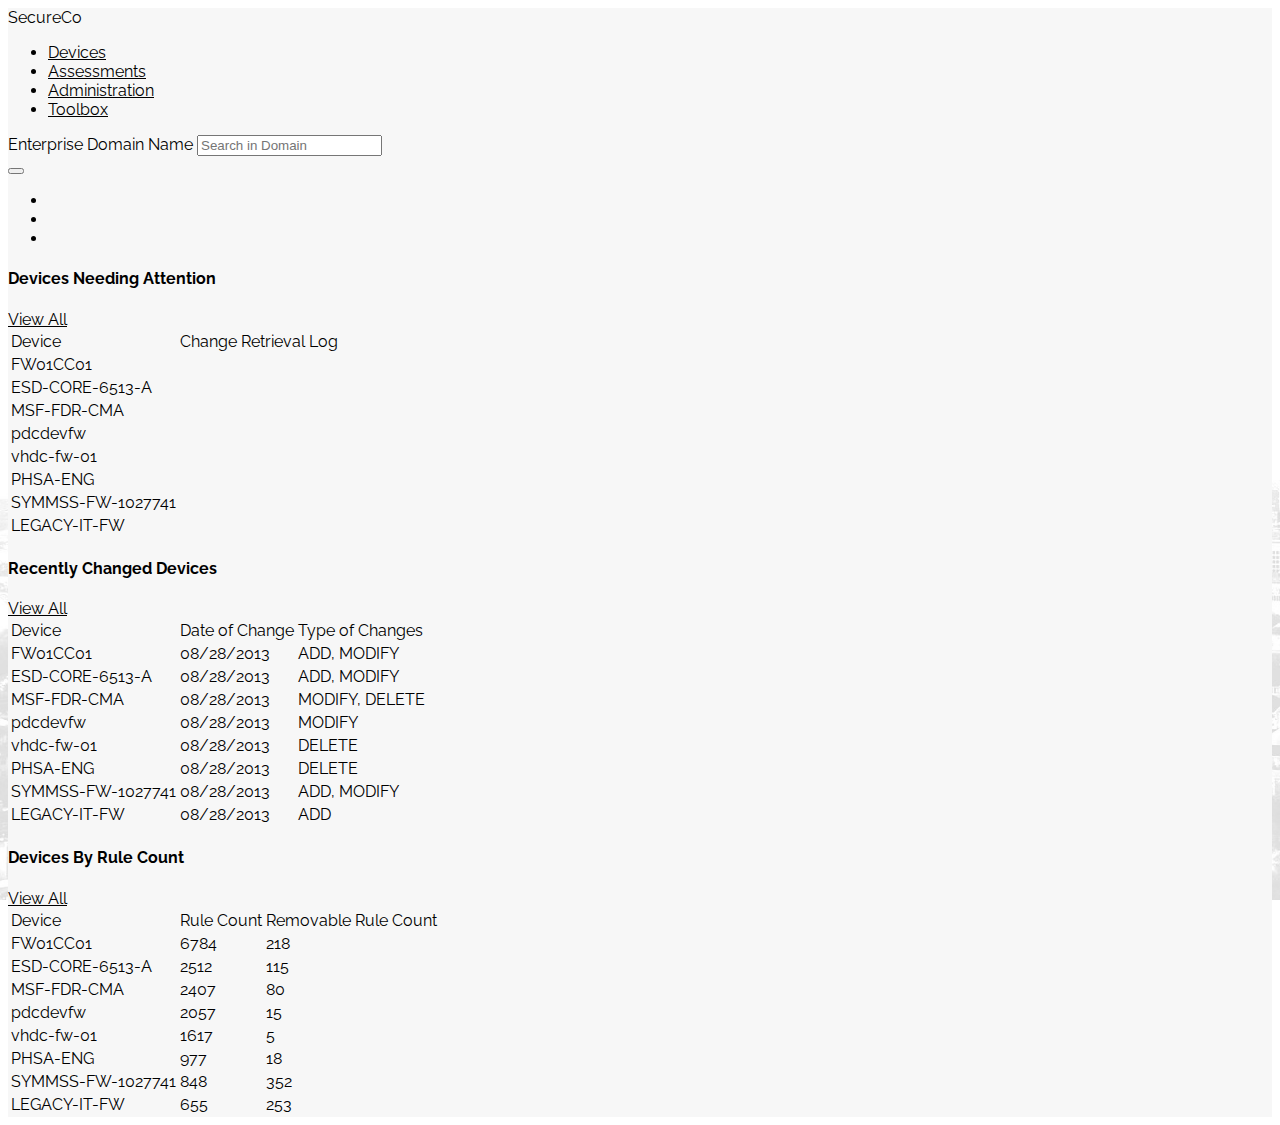
==== projects/SecureCo/index.html @ 6f69d329 "added SecureCo project" ====
<!DOCTYPE html>
<html lang="en">
    <head>
        <meta charset="utf-8">
        <title>SecureCo - Dashboard</title>
        <!-- BOWER COMPONENTS/DEPENDENCIES -->
        <!-- Icons -->
        <link rel="stylesheet" href="/bower_components/font-awesome/css/font-awesome.min.css" type="text/css">
        <!-- Font Import - Better to use Link since @Import prevents parallel downloads -->
        <link href='https://fonts.googleapis.com/css?family=Raleway' rel='stylesheet' type='text/css'>
        <link href='https://fonts.googleapis.com/css?family=Raleway:500' rel='stylesheet' type='text/css'>
        <link href='https://fonts.googleapis.com/css?family=Raleway:800' rel='stylesheet' type='text/css'>
        <!-- CSS -->
        <!-- Master CSS -->
        <link rel="stylesheet" href="/css/master.css" media="screen" title="no title" charset="utf-8">
    </head>
    <body>

        <nav>
            <div class="col-xs-12">
                <span class="fa fa-shield fa-3x" aria-hidden="true"></span>
                <span class="brand-text">SecureCo</span>
                <ul class="nav navbar-nav navbar-right">
                    <li class="dropdown">
                        <a class="dropdown-toggle" data-toggle="dropdown" href="#">Devices
                            <span class="fa fa-caret-down" aria-hidden="true"></span>
                        </a>
                    </li>
                    <li class="dropdown">
                        <a class="dropdown-toggle" data-toggle="dropdown" href="#">Assessments
                            <span class="fa fa-caret-down" aria-hidden="true"></span>
                        </a>
                    </li>
                    <li class="dropdown">
                        <a class="dropdown-toggle" data-toggle="dropdown" href="#">Administration
                            <span class="fa fa-caret-down" aria-hidden="true"></span>
                        </a>
                    </li>
                    <li class="dropdown">
                        <a class="dropdown-toggle" data-toggle="dropdown" href="#">
                            <span class="fa fa-caret-down" aria-hidden="true"></span>
                            Toolbox</a>
                    </li>
                </ul>
            </div>
        </nav>

        <header>
            <div class="col-xs-12 row">
                <form class="form-inline">
                    <div class="form-group">
                        <label>Enterprise Domain Name</label>
                        <input type="text" class="form-control" id="search" placeholder="Search in Domain">
                    </div>
                    <button type="submit" class="btn btn-default search-button">
                        <span class="fa fa-search" aria-hidden="true"></span>
                    </button>
                    <ul class="list-inline pull-right">
                        <li>
                            <span class="fa fa-tachometer" aria-hidden="true"></span>
                        </li>
                        <li>
                            <span class="fa fa-list-ul" aria-hidden="true"></span>
                        </li>
                        <li>
                            <span class="fa fa-sitemap" aria-hidden="true"></span>
                        </li>
                    </ul>
                </form>

            </div>
        </header>

        <main class="container">
            <div class="row graphs">
                <div class="col-md-6 graph-left">
                    <!-- Graph shown here via SVG rendered from highcharts -->
                </div>
                <div class="col-md-6 graph-right">
                    <!-- Graph shown here via SVG rendered from highcharts -->
                </div>
            </div>
            <div class="row status">
                <div class="col-md-4 status-left">
                    <div class="status-header">
                        <h4 class="pull-left">Devices Needing Attention</h4>
                        <a href="#" class="pull-right">View All
                            <span class="fa fa-angle-double-right" aria-hidden="true"></span>
                        </a>
                    </div>
                    <div class="table-responsive">
                        <table class="table table-striped">
                            <tr class="table table-header">
                                <td>
                                    Device
                                </td>
                                <td>
                                    Change
                                </td>
                                <td>
                                    Retrieval
                                </td>
                                <td>
                                    Log
                                </td>
                            </tr>
                            <tr>
                                <td>
                                    FW01CC01
                                </td>
                                <td>
                                    <i class="fa fa-circle critical" aria-hidden="true"></i>
                                </td>
                                <td>
                                    <i class="fa fa-circle critical" aria-hidden="true"></i>
                                </td>
                                <td>
                                    <i class="fa fa-circle high" aria-hidden="true"></i>
                                </td>
                            </tr>
                            <tr>
                                <td>
                                    ESD-CORE-6513-A
                                </td>
                                <td>
                                    <i class="fa fa-circle high" aria-hidden="true"></i>
                                </td>
                                <td>
                                    <i class="fa fa-circle high" aria-hidden="true"></i>
                                </td>
                                <td>
                                    <i class="fa fa-circle critical" aria-hidden="true"></i>
                                </td>
                            </tr>
                            <tr>
                                <td>
                                    MSF-FDR-CMA
                                </td>
                                <td>
                                    <i class="fa fa-circle high" aria-hidden="true"></i>
                                </td>
                                <td>
                                    <i class="fa fa-circle high" aria-hidden="true"></i>
                                </td>
                                <td>
                                    <i class="fa fa-circle high" aria-hidden="true"></i>
                                </td>
                            </tr>
                            <tr>
                                <td>
                                    pdcdevfw
                                </td>
                                <td>
                                    <i class="fa fa-circle low" aria-hidden="true"></i>
                                </td>
                                <td>
                                    <i class="fa fa-circle critical" aria-hidden="true"></i>
                                </td>
                                <td>
                                    <i class="fa fa-circle critical" aria-hidden="true"></i>
                                </td>
                            </tr>
                            <tr>
                                <td>
                                    vhdc-fw-01
                                </td>
                                <td>
                                    <i class="fa fa-circle low" aria-hidden="true"></i>
                                </td>
                                <td>
                                    <i class="fa fa-circle critical" aria-hidden="true"></i>
                                </td>
                                <td>
                                    <i class="fa fa-circle critical" aria-hidden="true"></i>
                                </td>
                            </tr>
                            <tr>
                                <td>
                                    PHSA-ENG
                                </td>
                                <td>
                                    <i class="fa fa-circle low" aria-hidden="true"></i>
                                </td>
                                <td>
                                    <i class="fa fa-circle critical" aria-hidden="true"></i>
                                </td>
                                <td>
                                    <i class="fa fa-circle critical" aria-hidden="true"></i>
                                </td>
                            </tr>
                            <tr>
                                <td>
                                    SYMMSS-FW-1027741
                                </td>
                                <td>
                                    <i class="fa fa-circle high" aria-hidden="true"></i>
                                </td>
                                <td>
                                    <i class="fa fa-circle high" aria-hidden="true"></i>
                                </td>
                                <td>
                                    <i class="fa fa-circle critical" aria-hidden="true"></i>
                                </td>
                            </tr>
                            <tr>
                                <td>
                                    LEGACY-IT-FW
                                </td>
                                <td>
                                    <i class="fa fa-circle high" aria-hidden="true"></i>
                                </td>
                                <td>
                                    <i class="fa fa-circle high" aria-hidden="true"></i>
                                </td>
                                <td>
                                    <i class="fa fa-circle critical" aria-hidden="true"></i>
                                </td>
                            </tr>

                        </table>
                    </div>
                </div>
                <div class="col-md-4 status-mid">
                    <div class="status-header">
                        <h4 class="pull-left">Recently Changed Devices</h4>
                        <a href="#" class="pull-right">View All
                            <span class="fa fa-angle-double-right" aria-hidden="true"></span>
                        </a>
                    </div>
                    <div class="table-responsive">
                        <table class="table table-striped">
                            <tr class="table table-header">
                                <td>
                                    Device
                                </td>
                                <td>
                                    Date of Change
                                </td>
                                <td>
                                    Type of Changes
                                </td>
                            </tr>
                            <tr>
                                <td>
                                    FW01CC01
                                </td>
                                <td>
                                    08/28/2013
                                </td>
                                <td>
                                    ADD, MODIFY
                                </td>
                            </tr>
                            <tr>
                                <td>
                                    ESD-CORE-6513-A
                                </td>
                                <td>
                                    08/28/2013
                                </td>
                                <td>
                                    ADD, MODIFY
                                </td>
                            </tr>
                            <tr>
                                <td>
                                    MSF-FDR-CMA
                                </td>
                                <td>
                                    08/28/2013
                                </td>
                                <td>
                                    MODIFY, DELETE
                                </td>
                            </tr>
                            <tr>
                                <td>
                                    pdcdevfw
                                </td>
                                <td>
                                    08/28/2013
                                </td>
                                <td>
                                    MODIFY
                                </td>
                            </tr>
                            <tr>
                                <td>
                                    vhdc-fw-01
                                </td>
                                <td>
                                    08/28/2013
                                </td>
                                <td>
                                    DELETE
                                </td>
                            </tr>
                            <tr>
                                <td>
                                    PHSA-ENG
                                </td>
                                <td>
                                    08/28/2013
                                </td>
                                <td>
                                    DELETE
                                </td>
                            </tr>
                            <tr>
                                <td>
                                    SYMMSS-FW-1027741
                                </td>
                                <td>
                                    08/28/2013
                                </td>
                                <td>
                                    ADD, MODIFY
                                </td>
                            </tr>
                            <tr>
                                <td>
                                    LEGACY-IT-FW
                                </td>
                                <td>
                                    08/28/2013
                                </td>
                                <td>
                                    ADD
                                </td>
                            </tr>

                        </table>
                    </div>
                </div>
                <div class="col-md-4 status-right">
                    <div class="status-header">
                        <h4 class="pull-left">Devices By Rule Count</h4>
                        <a href="#" class="pull-right">View All
                            <span class="fa fa-angle-double-right" aria-hidden="true"></span>
                        </a>
                    </div>
                    <div class="table-responsive">
                        <table class="table table-striped">
                            <tr class="table table-header">
                                <td>
                                    Device
                                </td>
                                <td>
                                    Rule Count
                                </td>
                                <td>
                                    Removable Rule Count
                                </td>
                            </tr>
                            <tr>
                                <td>
                                    FW01CC01
                                </td>
                                <td>
                                    6784
                                </td>
                                <td>
                                    218
                                </td>
                            </tr>
                            <tr>
                                <td>
                                    ESD-CORE-6513-A
                                </td>
                                <td>
                                    2512
                                </td>
                                <td>
                                    115
                                </td>
                            </tr>
                            <tr>
                                <td>
                                    MSF-FDR-CMA
                                </td>
                                <td>
                                    2407
                                </td>
                                <td>
                                    80
                                </td>
                            </tr>
                            <tr>
                                <td>
                                    pdcdevfw
                                </td>
                                <td>
                                    2057
                                </td>
                                <td>
                                    15
                                </td>
                            </tr>
                            <tr>
                                <td>
                                    vhdc-fw-01
                                </td>
                                <td>
                                    1617
                                </td>
                                <td>
                                    5
                                </td>
                            </tr>
                            <tr>
                                <td>
                                    PHSA-ENG
                                </td>
                                <td>
                                    977
                                </td>
                                <td>
                                    18
                                </td>
                            </tr>
                            <tr>
                                <td>
                                    SYMMSS-FW-1027741
                                </td>
                                <td>
                                    848
                                </td>
                                <td>
                                    352
                                </td>
                            </tr>
                            <tr>
                                <td>
                                    LEGACY-IT-FW
                                </td>
                                <td>
                                    655
                                </td>
                                <td>
                                    253
                                </td>
                            </tr>

                        </table>
                    </div>
                </div>
            </div>
        </main>
        <!-- JavaScript Dependencies -->
        <script src="/bower_components/jquery/dist/jquery.min.js" charset="utf-8"></script>
        <script src="/bower_components/highcharts/highcharts.js" charset="utf-8"></script>
        <script src="/js/themes/SecureCo-graph-theme.js" charset="utf-8"></script>
        <script src="/js/graph-left.js"></script>
        <script src="/js/graph-right.js"></script>
    </body>
</html>
---- css/master.css ----
@import url(http://fonts.googleapis.com/css?family=Raleway:400,800,900);
html {
  background: url('./texas.jpg') no-repeat center center fixed;
  -webkit-background-size: cover;
  -moz-background-size: cover;
  -o-background-size: cover;
  background-size: cover;
}
body {
  font-family: 'Raleway', sans-serif;
  background: rgba(247, 247, 247, 1);
}
container {
  position: absolute;
  height: 100%;
  width: 100%;
  filter: progid: DXImageTransform.Microsoft.AlphaImageLoader(src='./texas.jpg', sizingMethod='scale');
  -ms-filter: "progid:DXImageTransform.Microsoft.AlphaImageLoader(src='./texas.jpg', sizingMethod='scale')";
}
headline {
  font-size: 400%;
  margin-top: 10%;
  font-weight: bolder;
  color: #0A83FF;
  position: relative;
  display: block;
  text-align: center;
  letter-spacing: -7px;
}
description {
  padding-left: 2%;
  position: relative;
  display: block;
  text-align: center;
  padding-top: 0.5%;
}
icons {
  font-size: 225%;
}
a {
  color: #000000;
}
a:visited {
  text-decoration: none;
}
a:hover {
  color: #0A83FF;
}
red:hover {
  color: #FF0000;
}
green:hover {
  color: #00BC00;
}
yellow:hover {
  color: #E5E500;
}
@media only screen and (max-width: 574px) {
  headline {
    font-size: 200%;
    font-weight: 600;
    color: #0A83FF;
    position: relative;
    display: block;
    text-align: center;
    letter-spacing: -3px;
  }
}
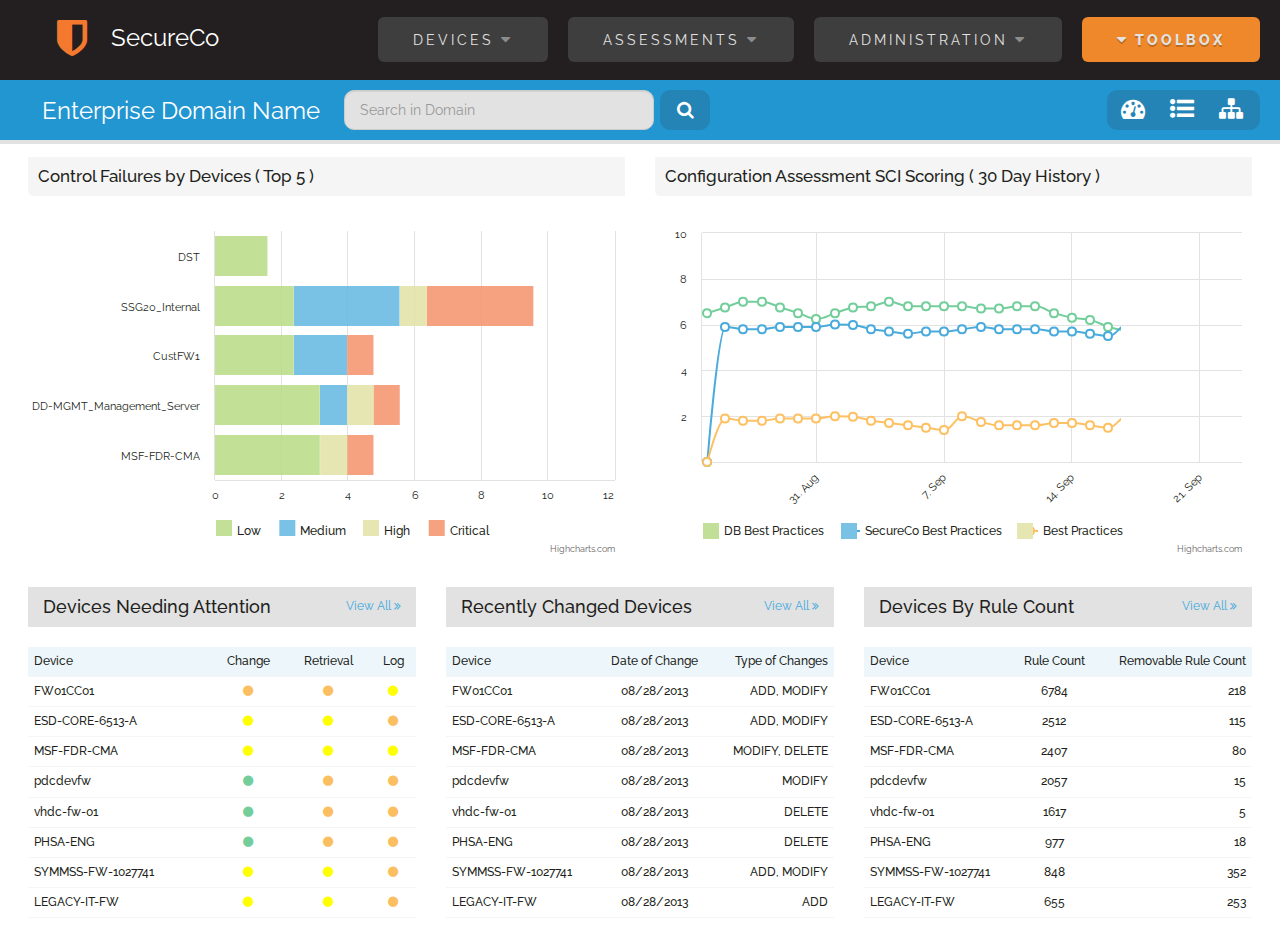
==== commit 0e5739e2: "fixed path issue" ====
--- a/projects/SecureCo/index.html
+++ b/projects/SecureCo/index.html
@@ -5,14 +5,14 @@
         <title>SecureCo - Dashboard</title>
         <!-- BOWER COMPONENTS/DEPENDENCIES -->
         <!-- Icons -->
-        <link rel="stylesheet" href="/bower_components/font-awesome/css/font-awesome.min.css" type="text/css">
+        <link rel="stylesheet" href="/projects/SecureCo/bower_components/font-awesome/css/font-awesome.min.css" type="text/css">
         <!-- Font Import - Better to use Link since @Import prevents parallel downloads -->
         <link href='https://fonts.googleapis.com/css?family=Raleway' rel='stylesheet' type='text/css'>
         <link href='https://fonts.googleapis.com/css?family=Raleway:500' rel='stylesheet' type='text/css'>
         <link href='https://fonts.googleapis.com/css?family=Raleway:800' rel='stylesheet' type='text/css'>
         <!-- CSS -->
         <!-- Master CSS -->
-        <link rel="stylesheet" href="/css/master.css" media="screen" title="no title" charset="utf-8">
+        <link rel="stylesheet" href="/projects/SecureCo/css/master.css" media="screen" title="no title" charset="utf-8">
     </head>
     <body>
 
@@ -447,10 +447,10 @@
             </div>
         </main>
         <!-- JavaScript Dependencies -->
-        <script src="/bower_components/jquery/dist/jquery.min.js" charset="utf-8"></script>
-        <script src="/bower_components/highcharts/highcharts.js" charset="utf-8"></script>
-        <script src="/js/themes/SecureCo-graph-theme.js" charset="utf-8"></script>
-        <script src="/js/graph-left.js"></script>
-        <script src="/js/graph-right.js"></script>
+        <script src="/projects/SecureCo/bower_components/jquery/dist/jquery.min.js" charset="utf-8"></script>
+        <script src="/projects/SecureCo/bower_components/highcharts/highcharts.js" charset="utf-8"></script>
+        <script src="/projects/SecureCo/js/themes/SecureCo-graph-theme.js" charset="utf-8"></script>
+        <script src="/projects/SecureCo/js/graph-left.js"></script>
+        <script src="/projects/SecureCo/js/graph-right.js"></script>
     </body>
 </html>
--- a/projects/SecureCo/css/master.css
+++ b/projects/SecureCo/css/master.css
@@ -0,0 +1,3343 @@
+/*******************/
+/*  Dependencies  */
+/*****************/
+/* Bootstrap Variables */
+/* Bootstrap components */
+/*!
+ * Bootstrap v3.3.6 (http://getbootstrap.com)
+ * Copyright 2011-2015 Twitter, Inc.
+ * Licensed under MIT (https://github.com/twbs/bootstrap/blob/master/LICENSE)
+ */
+/*! normalize.css v3.0.3 | MIT License | github.com/necolas/normalize.css */
+html {
+  font-family: sans-serif;
+  -ms-text-size-adjust: 100%;
+  -webkit-text-size-adjust: 100%; }
+
+body {
+  margin: 0; }
+
+article,
+aside,
+details,
+figcaption,
+figure,
+footer,
+header,
+hgroup,
+main,
+menu,
+nav,
+section,
+summary {
+  display: block; }
+
+audio,
+canvas,
+progress,
+video {
+  display: inline-block;
+  vertical-align: baseline; }
+
+audio:not([controls]) {
+  display: none;
+  height: 0; }
+
+[hidden],
+template {
+  display: none; }
+
+a {
+  background-color: transparent; }
+
+a:active,
+a:hover {
+  outline: 0; }
+
+abbr[title] {
+  border-bottom: 1px dotted; }
+
+b,
+strong {
+  font-weight: bold; }
+
+dfn {
+  font-style: italic; }
+
+h1 {
+  font-size: 2em;
+  margin: 0.67em 0; }
+
+mark {
+  background: #ff0;
+  color: #000; }
+
+small {
+  font-size: 80%; }
+
+sub,
+sup {
+  font-size: 75%;
+  line-height: 0;
+  position: relative;
+  vertical-align: baseline; }
+
+sup {
+  top: -0.5em; }
+
+sub {
+  bottom: -0.25em; }
+
+img {
+  border: 0; }
+
+svg:not(:root) {
+  overflow: hidden; }
+
+figure {
+  margin: 1em 40px; }
+
+hr {
+  box-sizing: content-box;
+  height: 0; }
+
+pre {
+  overflow: auto; }
+
+code,
+kbd,
+pre,
+samp {
+  font-family: monospace, monospace;
+  font-size: 1em; }
+
+button,
+input,
+optgroup,
+select,
+textarea {
+  color: inherit;
+  font: inherit;
+  margin: 0; }
+
+button {
+  overflow: visible; }
+
+button,
+select {
+  text-transform: none; }
+
+button,
+html input[type="button"],
+input[type="reset"],
+input[type="submit"] {
+  -webkit-appearance: button;
+  cursor: pointer; }
+
+button[disabled],
+html input[disabled] {
+  cursor: default; }
+
+button::-moz-focus-inner,
+input::-moz-focus-inner {
+  border: 0;
+  padding: 0; }
+
+input {
+  line-height: normal; }
+
+input[type="checkbox"],
+input[type="radio"] {
+  box-sizing: border-box;
+  padding: 0; }
+
+input[type="number"]::-webkit-inner-spin-button,
+input[type="number"]::-webkit-outer-spin-button {
+  height: auto; }
+
+input[type="search"] {
+  -webkit-appearance: textfield;
+  box-sizing: content-box; }
+
+input[type="search"]::-webkit-search-cancel-button,
+input[type="search"]::-webkit-search-decoration {
+  -webkit-appearance: none; }
+
+fieldset {
+  border: 1px solid #c0c0c0;
+  margin: 0 2px;
+  padding: 0.35em 0.625em 0.75em; }
+
+legend {
+  border: 0;
+  padding: 0; }
+
+textarea {
+  overflow: auto; }
+
+optgroup {
+  font-weight: bold; }
+
+table {
+  border-collapse: collapse;
+  border-spacing: 0; }
+
+td,
+th {
+  padding: 0; }
+
+/*! Source: https://github.com/h5bp/html5-boilerplate/blob/master/src/css/main.css */
+@media print {
+  *,
+  *:before,
+  *:after {
+    background: transparent !important;
+    color: #000 !important;
+    box-shadow: none !important;
+    text-shadow: none !important; }
+
+  a,
+  a:visited {
+    text-decoration: underline; }
+
+  a[href]:after {
+    content: " (" attr(href) ")"; }
+
+  abbr[title]:after {
+    content: " (" attr(title) ")"; }
+
+  a[href^="#"]:after,
+  a[href^="javascript:"]:after {
+    content: ""; }
+
+  pre,
+  blockquote {
+    border: 1px solid #999;
+    page-break-inside: avoid; }
+
+  thead {
+    display: table-header-group; }
+
+  tr,
+  img {
+    page-break-inside: avoid; }
+
+  img {
+    max-width: 100% !important; }
+
+  p,
+  h2,
+  h3 {
+    orphans: 3;
+    widows: 3; }
+
+  h2,
+  h3 {
+    page-break-after: avoid; }
+
+  .navbar {
+    display: none; }
+
+  .btn > .caret,
+  .dropup > .btn > .caret {
+    border-top-color: #000 !important; }
+
+  .label {
+    border: 1px solid #000; }
+
+  .table {
+    border-collapse: collapse !important; }
+    .table td,
+    .table th {
+      background-color: #fff !important; }
+
+  .table-bordered th,
+  .table-bordered td {
+    border: 1px solid #ddd !important; } }
+* {
+  -webkit-box-sizing: border-box;
+  -moz-box-sizing: border-box;
+  box-sizing: border-box; }
+
+*:before,
+*:after {
+  -webkit-box-sizing: border-box;
+  -moz-box-sizing: border-box;
+  box-sizing: border-box; }
+
+html {
+  font-size: 10px;
+  -webkit-tap-highlight-color: transparent; }
+
+body {
+  font-family: "Helvetica Neue", Helvetica, Arial, sans-serif;
+  font-size: 14px;
+  line-height: 1.42857;
+  color: #333333;
+  background-color: #fff; }
+
+input,
+button,
+select,
+textarea {
+  font-family: inherit;
+  font-size: inherit;
+  line-height: inherit; }
+
+a {
+  color: #337ab7;
+  text-decoration: none; }
+  a:hover, a:focus {
+    color: #23527c;
+    text-decoration: underline; }
+  a:focus {
+    outline: thin dotted;
+    outline: 5px auto -webkit-focus-ring-color;
+    outline-offset: -2px; }
+
+figure {
+  margin: 0; }
+
+img {
+  vertical-align: middle; }
+
+.img-responsive {
+  display: block;
+  max-width: 100%;
+  height: auto; }
+
+.img-rounded {
+  border-radius: 6px; }
+
+.img-thumbnail {
+  padding: 4px;
+  line-height: 1.42857;
+  background-color: #fff;
+  border: 1px solid #ddd;
+  border-radius: 4px;
+  -webkit-transition: all 0.2s ease-in-out;
+  -o-transition: all 0.2s ease-in-out;
+  transition: all 0.2s ease-in-out;
+  display: inline-block;
+  max-width: 100%;
+  height: auto; }
+
+.img-circle {
+  border-radius: 50%; }
+
+hr {
+  margin-top: 20px;
+  margin-bottom: 20px;
+  border: 0;
+  border-top: 1px solid #eeeeee; }
+
+.sr-only {
+  position: absolute;
+  width: 1px;
+  height: 1px;
+  margin: -1px;
+  padding: 0;
+  overflow: hidden;
+  clip: rect(0, 0, 0, 0);
+  border: 0; }
+
+.sr-only-focusable:active, .sr-only-focusable:focus {
+  position: static;
+  width: auto;
+  height: auto;
+  margin: 0;
+  overflow: visible;
+  clip: auto; }
+
+[role="button"] {
+  cursor: pointer; }
+
+h1, h2, h3, h4, h5, h6,
+.h1, .h2, .h3, .h4, .h5, .h6 {
+  font-family: inherit;
+  font-weight: 500;
+  line-height: 1.1;
+  color: inherit; }
+  h1 small,
+  h1 .small, h2 small,
+  h2 .small, h3 small,
+  h3 .small, h4 small,
+  h4 .small, h5 small,
+  h5 .small, h6 small,
+  h6 .small,
+  .h1 small,
+  .h1 .small, .h2 small,
+  .h2 .small, .h3 small,
+  .h3 .small, .h4 small,
+  .h4 .small, .h5 small,
+  .h5 .small, .h6 small,
+  .h6 .small {
+    font-weight: normal;
+    line-height: 1;
+    color: #777777; }
+
+h1, .h1,
+h2, .h2,
+h3, .h3 {
+  margin-top: 20px;
+  margin-bottom: 10px; }
+  h1 small,
+  h1 .small, .h1 small,
+  .h1 .small,
+  h2 small,
+  h2 .small, .h2 small,
+  .h2 .small,
+  h3 small,
+  h3 .small, .h3 small,
+  .h3 .small {
+    font-size: 65%; }
+
+h4, .h4,
+h5, .h5,
+h6, .h6 {
+  margin-top: 10px;
+  margin-bottom: 10px; }
+  h4 small,
+  h4 .small, .h4 small,
+  .h4 .small,
+  h5 small,
+  h5 .small, .h5 small,
+  .h5 .small,
+  h6 small,
+  h6 .small, .h6 small,
+  .h6 .small {
+    font-size: 75%; }
+
+h1, .h1 {
+  font-size: 36px; }
+
+h2, .h2 {
+  font-size: 30px; }
+
+h3, .h3 {
+  font-size: 24px; }
+
+h4, .h4 {
+  font-size: 18px; }
+
+h5, .h5 {
+  font-size: 14px; }
+
+h6, .h6 {
+  font-size: 12px; }
+
+p {
+  margin: 0 0 10px; }
+
+.lead {
+  margin-bottom: 20px;
+  font-size: 16px;
+  font-weight: 300;
+  line-height: 1.4; }
+  @media (min-width: 768px) {
+    .lead {
+      font-size: 21px; } }
+
+small,
+.small {
+  font-size: 85%; }
+
+mark,
+.mark {
+  background-color: #fcf8e3;
+  padding: .2em; }
+
+.text-left {
+  text-align: left; }
+
+.text-right {
+  text-align: right; }
+
+.text-center {
+  text-align: center; }
+
+.text-justify {
+  text-align: justify; }
+
+.text-nowrap {
+  white-space: nowrap; }
+
+.text-lowercase {
+  text-transform: lowercase; }
+
+.text-uppercase, .initialism {
+  text-transform: uppercase; }
+
+.text-capitalize {
+  text-transform: capitalize; }
+
+.text-muted {
+  color: #777777; }
+
+.text-primary {
+  color: #337ab7; }
+
+a.text-primary:hover,
+a.text-primary:focus {
+  color: #286090; }
+
+.text-success {
+  color: #3c763d; }
+
+a.text-success:hover,
+a.text-success:focus {
+  color: #2b542c; }
+
+.text-info {
+  color: #31708f; }
+
+a.text-info:hover,
+a.text-info:focus {
+  color: #245269; }
+
+.text-warning {
+  color: #8a6d3b; }
+
+a.text-warning:hover,
+a.text-warning:focus {
+  color: #66512c; }
+
+.text-danger {
+  color: #a94442; }
+
+a.text-danger:hover,
+a.text-danger:focus {
+  color: #843534; }
+
+.bg-primary {
+  color: #fff; }
+
+.bg-primary {
+  background-color: #337ab7; }
+
+a.bg-primary:hover,
+a.bg-primary:focus {
+  background-color: #286090; }
+
+.bg-success {
+  background-color: #dff0d8; }
+
+a.bg-success:hover,
+a.bg-success:focus {
+  background-color: #c1e2b3; }
+
+.bg-info {
+  background-color: #d9edf7; }
+
+a.bg-info:hover,
+a.bg-info:focus {
+  background-color: #afd9ee; }
+
+.bg-warning {
+  background-color: #fcf8e3; }
+
+a.bg-warning:hover,
+a.bg-warning:focus {
+  background-color: #f7ecb5; }
+
+.bg-danger {
+  background-color: #f2dede; }
+
+a.bg-danger:hover,
+a.bg-danger:focus {
+  background-color: #e4b9b9; }
+
+.page-header {
+  padding-bottom: 9px;
+  margin: 40px 0 20px;
+  border-bottom: 1px solid #eeeeee; }
+
+ul,
+ol {
+  margin-top: 0;
+  margin-bottom: 10px; }
+  ul ul,
+  ul ol,
+  ol ul,
+  ol ol {
+    margin-bottom: 0; }
+
+.list-unstyled {
+  padding-left: 0;
+  list-style: none; }
+
+.list-inline {
+  padding-left: 0;
+  list-style: none;
+  margin-left: -5px; }
+  .list-inline > li {
+    display: inline-block;
+    padding-left: 5px;
+    padding-right: 5px; }
+
+dl {
+  margin-top: 0;
+  margin-bottom: 20px; }
+
+dt,
+dd {
+  line-height: 1.42857; }
+
+dt {
+  font-weight: bold; }
+
+dd {
+  margin-left: 0; }
+
+.dl-horizontal dd:before, .dl-horizontal dd:after {
+  content: " ";
+  display: table; }
+.dl-horizontal dd:after {
+  clear: both; }
+@media (min-width: 768px) {
+  .dl-horizontal dt {
+    float: left;
+    width: 160px;
+    clear: left;
+    text-align: right;
+    overflow: hidden;
+    text-overflow: ellipsis;
+    white-space: nowrap; }
+  .dl-horizontal dd {
+    margin-left: 180px; } }
+
+abbr[title],
+abbr[data-original-title] {
+  cursor: help;
+  border-bottom: 1px dotted #777777; }
+
+.initialism {
+  font-size: 90%; }
+
+blockquote {
+  padding: 10px 20px;
+  margin: 0 0 20px;
+  font-size: 17.5px;
+  border-left: 5px solid #eeeeee; }
+  blockquote p:last-child,
+  blockquote ul:last-child,
+  blockquote ol:last-child {
+    margin-bottom: 0; }
+  blockquote footer,
+  blockquote small,
+  blockquote .small {
+    display: block;
+    font-size: 80%;
+    line-height: 1.42857;
+    color: #777777; }
+    blockquote footer:before,
+    blockquote small:before,
+    blockquote .small:before {
+      content: '\2014 \00A0'; }
+
+.blockquote-reverse,
+blockquote.pull-right {
+  padding-right: 15px;
+  padding-left: 0;
+  border-right: 5px solid #eeeeee;
+  border-left: 0;
+  text-align: right; }
+  .blockquote-reverse footer:before,
+  .blockquote-reverse small:before,
+  .blockquote-reverse .small:before,
+  blockquote.pull-right footer:before,
+  blockquote.pull-right small:before,
+  blockquote.pull-right .small:before {
+    content: ''; }
+  .blockquote-reverse footer:after,
+  .blockquote-reverse small:after,
+  .blockquote-reverse .small:after,
+  blockquote.pull-right footer:after,
+  blockquote.pull-right small:after,
+  blockquote.pull-right .small:after {
+    content: '\00A0 \2014'; }
+
+address {
+  margin-bottom: 20px;
+  font-style: normal;
+  line-height: 1.42857; }
+
+code,
+kbd,
+pre,
+samp {
+  font-family: Menlo, Monaco, Consolas, "Courier New", monospace; }
+
+code {
+  padding: 2px 4px;
+  font-size: 90%;
+  color: #c7254e;
+  background-color: #f9f2f4;
+  border-radius: 4px; }
+
+kbd {
+  padding: 2px 4px;
+  font-size: 90%;
+  color: #fff;
+  background-color: #333;
+  border-radius: 3px;
+  box-shadow: inset 0 -1px 0 rgba(0, 0, 0, 0.25); }
+  kbd kbd {
+    padding: 0;
+    font-size: 100%;
+    font-weight: bold;
+    box-shadow: none; }
+
+pre {
+  display: block;
+  padding: 9.5px;
+  margin: 0 0 10px;
+  font-size: 13px;
+  line-height: 1.42857;
+  word-break: break-all;
+  word-wrap: break-word;
+  color: #333333;
+  background-color: #f5f5f5;
+  border: 1px solid #ccc;
+  border-radius: 4px; }
+  pre code {
+    padding: 0;
+    font-size: inherit;
+    color: inherit;
+    white-space: pre-wrap;
+    background-color: transparent;
+    border-radius: 0; }
+
+.pre-scrollable {
+  max-height: 340px;
+  overflow-y: scroll; }
+
+.container {
+  margin-right: auto;
+  margin-left: auto;
+  padding-left: 15px;
+  padding-right: 15px; }
+  .container:before, .container:after {
+    content: " ";
+    display: table; }
+  .container:after {
+    clear: both; }
+  @media (min-width: 768px) {
+    .container {
+      width: 750px; } }
+  @media (min-width: 992px) {
+    .container {
+      width: 970px; } }
+  @media (min-width: 1200px) {
+    .container {
+      width: 1170px; } }
+
+.container-fluid {
+  margin-right: auto;
+  margin-left: auto;
+  padding-left: 15px;
+  padding-right: 15px; }
+  .container-fluid:before, .container-fluid:after {
+    content: " ";
+    display: table; }
+  .container-fluid:after {
+    clear: both; }
+
+.row {
+  margin-left: -15px;
+  margin-right: -15px; }
+  .row:before, .row:after {
+    content: " ";
+    display: table; }
+  .row:after {
+    clear: both; }
+
+.col-xs-1, .col-sm-1, .col-md-1, .col-lg-1, .col-xs-2, .col-sm-2, .col-md-2, .col-lg-2, .col-xs-3, .col-sm-3, .col-md-3, .col-lg-3, .col-xs-4, .col-sm-4, .col-md-4, .col-lg-4, .col-xs-5, .col-sm-5, .col-md-5, .col-lg-5, .col-xs-6, .col-sm-6, .col-md-6, .col-lg-6, .col-xs-7, .col-sm-7, .col-md-7, .col-lg-7, .col-xs-8, .col-sm-8, .col-md-8, .col-lg-8, .col-xs-9, .col-sm-9, .col-md-9, .col-lg-9, .col-xs-10, .col-sm-10, .col-md-10, .col-lg-10, .col-xs-11, .col-sm-11, .col-md-11, .col-lg-11, .col-xs-12, .col-sm-12, .col-md-12, .col-lg-12 {
+  position: relative;
+  min-height: 1px;
+  padding-left: 15px;
+  padding-right: 15px; }
+
+.col-xs-1, .col-xs-2, .col-xs-3, .col-xs-4, .col-xs-5, .col-xs-6, .col-xs-7, .col-xs-8, .col-xs-9, .col-xs-10, .col-xs-11, .col-xs-12 {
+  float: left; }
+
+.col-xs-1 {
+  width: 8.33333%; }
+
+.col-xs-2 {
+  width: 16.66667%; }
+
+.col-xs-3 {
+  width: 25%; }
+
+.col-xs-4 {
+  width: 33.33333%; }
+
+.col-xs-5 {
+  width: 41.66667%; }
+
+.col-xs-6 {
+  width: 50%; }
+
+.col-xs-7 {
+  width: 58.33333%; }
+
+.col-xs-8 {
+  width: 66.66667%; }
+
+.col-xs-9 {
+  width: 75%; }
+
+.col-xs-10 {
+  width: 83.33333%; }
+
+.col-xs-11 {
+  width: 91.66667%; }
+
+.col-xs-12 {
+  width: 100%; }
+
+.col-xs-pull-0 {
+  right: auto; }
+
+.col-xs-pull-1 {
+  right: 8.33333%; }
+
+.col-xs-pull-2 {
+  right: 16.66667%; }
+
+.col-xs-pull-3 {
+  right: 25%; }
+
+.col-xs-pull-4 {
+  right: 33.33333%; }
+
+.col-xs-pull-5 {
+  right: 41.66667%; }
+
+.col-xs-pull-6 {
+  right: 50%; }
+
+.col-xs-pull-7 {
+  right: 58.33333%; }
+
+.col-xs-pull-8 {
+  right: 66.66667%; }
+
+.col-xs-pull-9 {
+  right: 75%; }
+
+.col-xs-pull-10 {
+  right: 83.33333%; }
+
+.col-xs-pull-11 {
+  right: 91.66667%; }
+
+.col-xs-pull-12 {
+  right: 100%; }
+
+.col-xs-push-0 {
+  left: auto; }
+
+.col-xs-push-1 {
+  left: 8.33333%; }
+
+.col-xs-push-2 {
+  left: 16.66667%; }
+
+.col-xs-push-3 {
+  left: 25%; }
+
+.col-xs-push-4 {
+  left: 33.33333%; }
+
+.col-xs-push-5 {
+  left: 41.66667%; }
+
+.col-xs-push-6 {
+  left: 50%; }
+
+.col-xs-push-7 {
+  left: 58.33333%; }
+
+.col-xs-push-8 {
+  left: 66.66667%; }
+
+.col-xs-push-9 {
+  left: 75%; }
+
+.col-xs-push-10 {
+  left: 83.33333%; }
+
+.col-xs-push-11 {
+  left: 91.66667%; }
+
+.col-xs-push-12 {
+  left: 100%; }
+
+.col-xs-offset-0 {
+  margin-left: 0%; }
+
+.col-xs-offset-1 {
+  margin-left: 8.33333%; }
+
+.col-xs-offset-2 {
+  margin-left: 16.66667%; }
+
+.col-xs-offset-3 {
+  margin-left: 25%; }
+
+.col-xs-offset-4 {
+  margin-left: 33.33333%; }
+
+.col-xs-offset-5 {
+  margin-left: 41.66667%; }
+
+.col-xs-offset-6 {
+  margin-left: 50%; }
+
+.col-xs-offset-7 {
+  margin-left: 58.33333%; }
+
+.col-xs-offset-8 {
+  margin-left: 66.66667%; }
+
+.col-xs-offset-9 {
+  margin-left: 75%; }
+
+.col-xs-offset-10 {
+  margin-left: 83.33333%; }
+
+.col-xs-offset-11 {
+  margin-left: 91.66667%; }
+
+.col-xs-offset-12 {
+  margin-left: 100%; }
+
+@media (min-width: 768px) {
+  .col-sm-1, .col-sm-2, .col-sm-3, .col-sm-4, .col-sm-5, .col-sm-6, .col-sm-7, .col-sm-8, .col-sm-9, .col-sm-10, .col-sm-11, .col-sm-12 {
+    float: left; }
+
+  .col-sm-1 {
+    width: 8.33333%; }
+
+  .col-sm-2 {
+    width: 16.66667%; }
+
+  .col-sm-3 {
+    width: 25%; }
+
+  .col-sm-4 {
+    width: 33.33333%; }
+
+  .col-sm-5 {
+    width: 41.66667%; }
+
+  .col-sm-6 {
+    width: 50%; }
+
+  .col-sm-7 {
+    width: 58.33333%; }
+
+  .col-sm-8 {
+    width: 66.66667%; }
+
+  .col-sm-9 {
+    width: 75%; }
+
+  .col-sm-10 {
+    width: 83.33333%; }
+
+  .col-sm-11 {
+    width: 91.66667%; }
+
+  .col-sm-12 {
+    width: 100%; }
+
+  .col-sm-pull-0 {
+    right: auto; }
+
+  .col-sm-pull-1 {
+    right: 8.33333%; }
+
+  .col-sm-pull-2 {
+    right: 16.66667%; }
+
+  .col-sm-pull-3 {
+    right: 25%; }
+
+  .col-sm-pull-4 {
+    right: 33.33333%; }
+
+  .col-sm-pull-5 {
+    right: 41.66667%; }
+
+  .col-sm-pull-6 {
+    right: 50%; }
+
+  .col-sm-pull-7 {
+    right: 58.33333%; }
+
+  .col-sm-pull-8 {
+    right: 66.66667%; }
+
+  .col-sm-pull-9 {
+    right: 75%; }
+
+  .col-sm-pull-10 {
+    right: 83.33333%; }
+
+  .col-sm-pull-11 {
+    right: 91.66667%; }
+
+  .col-sm-pull-12 {
+    right: 100%; }
+
+  .col-sm-push-0 {
+    left: auto; }
+
+  .col-sm-push-1 {
+    left: 8.33333%; }
+
+  .col-sm-push-2 {
+    left: 16.66667%; }
+
+  .col-sm-push-3 {
+    left: 25%; }
+
+  .col-sm-push-4 {
+    left: 33.33333%; }
+
+  .col-sm-push-5 {
+    left: 41.66667%; }
+
+  .col-sm-push-6 {
+    left: 50%; }
+
+  .col-sm-push-7 {
+    left: 58.33333%; }
+
+  .col-sm-push-8 {
+    left: 66.66667%; }
+
+  .col-sm-push-9 {
+    left: 75%; }
+
+  .col-sm-push-10 {
+    left: 83.33333%; }
+
+  .col-sm-push-11 {
+    left: 91.66667%; }
+
+  .col-sm-push-12 {
+    left: 100%; }
+
+  .col-sm-offset-0 {
+    margin-left: 0%; }
+
+  .col-sm-offset-1 {
+    margin-left: 8.33333%; }
+
+  .col-sm-offset-2 {
+    margin-left: 16.66667%; }
+
+  .col-sm-offset-3 {
+    margin-left: 25%; }
+
+  .col-sm-offset-4 {
+    margin-left: 33.33333%; }
+
+  .col-sm-offset-5 {
+    margin-left: 41.66667%; }
+
+  .col-sm-offset-6 {
+    margin-left: 50%; }
+
+  .col-sm-offset-7 {
+    margin-left: 58.33333%; }
+
+  .col-sm-offset-8 {
+    margin-left: 66.66667%; }
+
+  .col-sm-offset-9 {
+    margin-left: 75%; }
+
+  .col-sm-offset-10 {
+    margin-left: 83.33333%; }
+
+  .col-sm-offset-11 {
+    margin-left: 91.66667%; }
+
+  .col-sm-offset-12 {
+    margin-left: 100%; } }
+@media (min-width: 992px) {
+  .col-md-1, .col-md-2, .col-md-3, .col-md-4, .col-md-5, .col-md-6, .col-md-7, .col-md-8, .col-md-9, .col-md-10, .col-md-11, .col-md-12 {
+    float: left; }
+
+  .col-md-1 {
+    width: 8.33333%; }
+
+  .col-md-2 {
+    width: 16.66667%; }
+
+  .col-md-3 {
+    width: 25%; }
+
+  .col-md-4 {
+    width: 33.33333%; }
+
+  .col-md-5 {
+    width: 41.66667%; }
+
+  .col-md-6 {
+    width: 50%; }
+
+  .col-md-7 {
+    width: 58.33333%; }
+
+  .col-md-8 {
+    width: 66.66667%; }
+
+  .col-md-9 {
+    width: 75%; }
+
+  .col-md-10 {
+    width: 83.33333%; }
+
+  .col-md-11 {
+    width: 91.66667%; }
+
+  .col-md-12 {
+    width: 100%; }
+
+  .col-md-pull-0 {
+    right: auto; }
+
+  .col-md-pull-1 {
+    right: 8.33333%; }
+
+  .col-md-pull-2 {
+    right: 16.66667%; }
+
+  .col-md-pull-3 {
+    right: 25%; }
+
+  .col-md-pull-4 {
+    right: 33.33333%; }
+
+  .col-md-pull-5 {
+    right: 41.66667%; }
+
+  .col-md-pull-6 {
+    right: 50%; }
+
+  .col-md-pull-7 {
+    right: 58.33333%; }
+
+  .col-md-pull-8 {
+    right: 66.66667%; }
+
+  .col-md-pull-9 {
+    right: 75%; }
+
+  .col-md-pull-10 {
+    right: 83.33333%; }
+
+  .col-md-pull-11 {
+    right: 91.66667%; }
+
+  .col-md-pull-12 {
+    right: 100%; }
+
+  .col-md-push-0 {
+    left: auto; }
+
+  .col-md-push-1 {
+    left: 8.33333%; }
+
+  .col-md-push-2 {
+    left: 16.66667%; }
+
+  .col-md-push-3 {
+    left: 25%; }
+
+  .col-md-push-4 {
+    left: 33.33333%; }
+
+  .col-md-push-5 {
+    left: 41.66667%; }
+
+  .col-md-push-6 {
+    left: 50%; }
+
+  .col-md-push-7 {
+    left: 58.33333%; }
+
+  .col-md-push-8 {
+    left: 66.66667%; }
+
+  .col-md-push-9 {
+    left: 75%; }
+
+  .col-md-push-10 {
+    left: 83.33333%; }
+
+  .col-md-push-11 {
+    left: 91.66667%; }
+
+  .col-md-push-12 {
+    left: 100%; }
+
+  .col-md-offset-0 {
+    margin-left: 0%; }
+
+  .col-md-offset-1 {
+    margin-left: 8.33333%; }
+
+  .col-md-offset-2 {
+    margin-left: 16.66667%; }
+
+  .col-md-offset-3 {
+    margin-left: 25%; }
+
+  .col-md-offset-4 {
+    margin-left: 33.33333%; }
+
+  .col-md-offset-5 {
+    margin-left: 41.66667%; }
+
+  .col-md-offset-6 {
+    margin-left: 50%; }
+
+  .col-md-offset-7 {
+    margin-left: 58.33333%; }
+
+  .col-md-offset-8 {
+    margin-left: 66.66667%; }
+
+  .col-md-offset-9 {
+    margin-left: 75%; }
+
+  .col-md-offset-10 {
+    margin-left: 83.33333%; }
+
+  .col-md-offset-11 {
+    margin-left: 91.66667%; }
+
+  .col-md-offset-12 {
+    margin-left: 100%; } }
+@media (min-width: 1200px) {
+  .col-lg-1, .col-lg-2, .col-lg-3, .col-lg-4, .col-lg-5, .col-lg-6, .col-lg-7, .col-lg-8, .col-lg-9, .col-lg-10, .col-lg-11, .col-lg-12 {
+    float: left; }
+
+  .col-lg-1 {
+    width: 8.33333%; }
+
+  .col-lg-2 {
+    width: 16.66667%; }
+
+  .col-lg-3 {
+    width: 25%; }
+
+  .col-lg-4 {
+    width: 33.33333%; }
+
+  .col-lg-5 {
+    width: 41.66667%; }
+
+  .col-lg-6 {
+    width: 50%; }
+
+  .col-lg-7 {
+    width: 58.33333%; }
+
+  .col-lg-8 {
+    width: 66.66667%; }
+
+  .col-lg-9 {
+    width: 75%; }
+
+  .col-lg-10 {
+    width: 83.33333%; }
+
+  .col-lg-11 {
+    width: 91.66667%; }
+
+  .col-lg-12 {
+    width: 100%; }
+
+  .col-lg-pull-0 {
+    right: auto; }
+
+  .col-lg-pull-1 {
+    right: 8.33333%; }
+
+  .col-lg-pull-2 {
+    right: 16.66667%; }
+
+  .col-lg-pull-3 {
+    right: 25%; }
+
+  .col-lg-pull-4 {
+    right: 33.33333%; }
+
+  .col-lg-pull-5 {
+    right: 41.66667%; }
+
+  .col-lg-pull-6 {
+    right: 50%; }
+
+  .col-lg-pull-7 {
+    right: 58.33333%; }
+
+  .col-lg-pull-8 {
+    right: 66.66667%; }
+
+  .col-lg-pull-9 {
+    right: 75%; }
+
+  .col-lg-pull-10 {
+    right: 83.33333%; }
+
+  .col-lg-pull-11 {
+    right: 91.66667%; }
+
+  .col-lg-pull-12 {
+    right: 100%; }
+
+  .col-lg-push-0 {
+    left: auto; }
+
+  .col-lg-push-1 {
+    left: 8.33333%; }
+
+  .col-lg-push-2 {
+    left: 16.66667%; }
+
+  .col-lg-push-3 {
+    left: 25%; }
+
+  .col-lg-push-4 {
+    left: 33.33333%; }
+
+  .col-lg-push-5 {
+    left: 41.66667%; }
+
+  .col-lg-push-6 {
+    left: 50%; }
+
+  .col-lg-push-7 {
+    left: 58.33333%; }
+
+  .col-lg-push-8 {
+    left: 66.66667%; }
+
+  .col-lg-push-9 {
+    left: 75%; }
+
+  .col-lg-push-10 {
+    left: 83.33333%; }
+
+  .col-lg-push-11 {
+    left: 91.66667%; }
+
+  .col-lg-push-12 {
+    left: 100%; }
+
+  .col-lg-offset-0 {
+    margin-left: 0%; }
+
+  .col-lg-offset-1 {
+    margin-left: 8.33333%; }
+
+  .col-lg-offset-2 {
+    margin-left: 16.66667%; }
+
+  .col-lg-offset-3 {
+    margin-left: 25%; }
+
+  .col-lg-offset-4 {
+    margin-left: 33.33333%; }
+
+  .col-lg-offset-5 {
+    margin-left: 41.66667%; }
+
+  .col-lg-offset-6 {
+    margin-left: 50%; }
+
+  .col-lg-offset-7 {
+    margin-left: 58.33333%; }
+
+  .col-lg-offset-8 {
+    margin-left: 66.66667%; }
+
+  .col-lg-offset-9 {
+    margin-left: 75%; }
+
+  .col-lg-offset-10 {
+    margin-left: 83.33333%; }
+
+  .col-lg-offset-11 {
+    margin-left: 91.66667%; }
+
+  .col-lg-offset-12 {
+    margin-left: 100%; } }
+table {
+  background-color: transparent; }
+
+caption {
+  padding-top: 8px;
+  padding-bottom: 8px;
+  color: #777777;
+  text-align: left; }
+
+th {
+  text-align: left; }
+
+.table {
+  width: 100%;
+  max-width: 100%;
+  margin-bottom: 20px; }
+  .table > thead > tr > th,
+  .table > thead > tr > td,
+  .table > tbody > tr > th,
+  .table > tbody > tr > td,
+  .table > tfoot > tr > th,
+  .table > tfoot > tr > td {
+    padding: 8px;
+    line-height: 1.42857;
+    vertical-align: top;
+    border-top: 1px solid #ddd; }
+  .table > thead > tr > th {
+    vertical-align: bottom;
+    border-bottom: 2px solid #ddd; }
+  .table > caption + thead > tr:first-child > th,
+  .table > caption + thead > tr:first-child > td,
+  .table > colgroup + thead > tr:first-child > th,
+  .table > colgroup + thead > tr:first-child > td,
+  .table > thead:first-child > tr:first-child > th,
+  .table > thead:first-child > tr:first-child > td {
+    border-top: 0; }
+  .table > tbody + tbody {
+    border-top: 2px solid #ddd; }
+  .table .table {
+    background-color: #fff; }
+
+.table-condensed > thead > tr > th,
+.table-condensed > thead > tr > td,
+.table-condensed > tbody > tr > th,
+.table-condensed > tbody > tr > td,
+.table-condensed > tfoot > tr > th,
+.table-condensed > tfoot > tr > td {
+  padding: 5px; }
+
+.table-bordered {
+  border: 1px solid #ddd; }
+  .table-bordered > thead > tr > th,
+  .table-bordered > thead > tr > td,
+  .table-bordered > tbody > tr > th,
+  .table-bordered > tbody > tr > td,
+  .table-bordered > tfoot > tr > th,
+  .table-bordered > tfoot > tr > td {
+    border: 1px solid #ddd; }
+  .table-bordered > thead > tr > th,
+  .table-bordered > thead > tr > td {
+    border-bottom-width: 2px; }
+
+.table-striped > tbody > tr:nth-of-type(odd) {
+  background-color: #f9f9f9; }
+
+.table-hover > tbody > tr:hover {
+  background-color: #f5f5f5; }
+
+table col[class*="col-"] {
+  position: static;
+  float: none;
+  display: table-column; }
+
+table td[class*="col-"],
+table th[class*="col-"] {
+  position: static;
+  float: none;
+  display: table-cell; }
+
+.table > thead > tr > td.active,
+.table > thead > tr > th.active, .table > thead > tr.active > td, .table > thead > tr.active > th,
+.table > tbody > tr > td.active,
+.table > tbody > tr > th.active,
+.table > tbody > tr.active > td,
+.table > tbody > tr.active > th,
+.table > tfoot > tr > td.active,
+.table > tfoot > tr > th.active,
+.table > tfoot > tr.active > td,
+.table > tfoot > tr.active > th {
+  background-color: #f5f5f5; }
+
+.table-hover > tbody > tr > td.active:hover,
+.table-hover > tbody > tr > th.active:hover, .table-hover > tbody > tr.active:hover > td, .table-hover > tbody > tr:hover > .active, .table-hover > tbody > tr.active:hover > th {
+  background-color: #e8e8e8; }
+
+.table > thead > tr > td.success,
+.table > thead > tr > th.success, .table > thead > tr.success > td, .table > thead > tr.success > th,
+.table > tbody > tr > td.success,
+.table > tbody > tr > th.success,
+.table > tbody > tr.success > td,
+.table > tbody > tr.success > th,
+.table > tfoot > tr > td.success,
+.table > tfoot > tr > th.success,
+.table > tfoot > tr.success > td,
+.table > tfoot > tr.success > th {
+  background-color: #dff0d8; }
+
+.table-hover > tbody > tr > td.success:hover,
+.table-hover > tbody > tr > th.success:hover, .table-hover > tbody > tr.success:hover > td, .table-hover > tbody > tr:hover > .success, .table-hover > tbody > tr.success:hover > th {
+  background-color: #d0e9c6; }
+
+.table > thead > tr > td.info,
+.table > thead > tr > th.info, .table > thead > tr.info > td, .table > thead > tr.info > th,
+.table > tbody > tr > td.info,
+.table > tbody > tr > th.info,
+.table > tbody > tr.info > td,
+.table > tbody > tr.info > th,
+.table > tfoot > tr > td.info,
+.table > tfoot > tr > th.info,
+.table > tfoot > tr.info > td,
+.table > tfoot > tr.info > th {
+  background-color: #d9edf7; }
+
+.table-hover > tbody > tr > td.info:hover,
+.table-hover > tbody > tr > th.info:hover, .table-hover > tbody > tr.info:hover > td, .table-hover > tbody > tr:hover > .info, .table-hover > tbody > tr.info:hover > th {
+  background-color: #c4e3f3; }
+
+.table > thead > tr > td.warning,
+.table > thead > tr > th.warning, .table > thead > tr.warning > td, .table > thead > tr.warning > th,
+.table > tbody > tr > td.warning,
+.table > tbody > tr > th.warning,
+.table > tbody > tr.warning > td,
+.table > tbody > tr.warning > th,
+.table > tfoot > tr > td.warning,
+.table > tfoot > tr > th.warning,
+.table > tfoot > tr.warning > td,
+.table > tfoot > tr.warning > th {
+  background-color: #fcf8e3; }
+
+.table-hover > tbody > tr > td.warning:hover,
+.table-hover > tbody > tr > th.warning:hover, .table-hover > tbody > tr.warning:hover > td, .table-hover > tbody > tr:hover > .warning, .table-hover > tbody > tr.warning:hover > th {
+  background-color: #faf2cc; }
+
+.table > thead > tr > td.danger,
+.table > thead > tr > th.danger, .table > thead > tr.danger > td, .table > thead > tr.danger > th,
+.table > tbody > tr > td.danger,
+.table > tbody > tr > th.danger,
+.table > tbody > tr.danger > td,
+.table > tbody > tr.danger > th,
+.table > tfoot > tr > td.danger,
+.table > tfoot > tr > th.danger,
+.table > tfoot > tr.danger > td,
+.table > tfoot > tr.danger > th {
+  background-color: #f2dede; }
+
+.table-hover > tbody > tr > td.danger:hover,
+.table-hover > tbody > tr > th.danger:hover, .table-hover > tbody > tr.danger:hover > td, .table-hover > tbody > tr:hover > .danger, .table-hover > tbody > tr.danger:hover > th {
+  background-color: #ebcccc; }
+
+.table-responsive {
+  overflow-x: auto;
+  min-height: 0.01%; }
+  @media screen and (max-width: 767px) {
+    .table-responsive {
+      width: 100%;
+      margin-bottom: 15px;
+      overflow-y: hidden;
+      -ms-overflow-style: -ms-autohiding-scrollbar;
+      border: 1px solid #ddd; }
+      .table-responsive > .table {
+        margin-bottom: 0; }
+        .table-responsive > .table > thead > tr > th,
+        .table-responsive > .table > thead > tr > td,
+        .table-responsive > .table > tbody > tr > th,
+        .table-responsive > .table > tbody > tr > td,
+        .table-responsive > .table > tfoot > tr > th,
+        .table-responsive > .table > tfoot > tr > td {
+          white-space: nowrap; }
+      .table-responsive > .table-bordered {
+        border: 0; }
+        .table-responsive > .table-bordered > thead > tr > th:first-child,
+        .table-responsive > .table-bordered > thead > tr > td:first-child,
+        .table-responsive > .table-bordered > tbody > tr > th:first-child,
+        .table-responsive > .table-bordered > tbody > tr > td:first-child,
+        .table-responsive > .table-bordered > tfoot > tr > th:first-child,
+        .table-responsive > .table-bordered > tfoot > tr > td:first-child {
+          border-left: 0; }
+        .table-responsive > .table-bordered > thead > tr > th:last-child,
+        .table-responsive > .table-bordered > thead > tr > td:last-child,
+        .table-responsive > .table-bordered > tbody > tr > th:last-child,
+        .table-responsive > .table-bordered > tbody > tr > td:last-child,
+        .table-responsive > .table-bordered > tfoot > tr > th:last-child,
+        .table-responsive > .table-bordered > tfoot > tr > td:last-child {
+          border-right: 0; }
+        .table-responsive > .table-bordered > tbody > tr:last-child > th,
+        .table-responsive > .table-bordered > tbody > tr:last-child > td,
+        .table-responsive > .table-bordered > tfoot > tr:last-child > th,
+        .table-responsive > .table-bordered > tfoot > tr:last-child > td {
+          border-bottom: 0; } }
+
+fieldset {
+  padding: 0;
+  margin: 0;
+  border: 0;
+  min-width: 0; }
+
+legend {
+  display: block;
+  width: 100%;
+  padding: 0;
+  margin-bottom: 20px;
+  font-size: 21px;
+  line-height: inherit;
+  color: #333333;
+  border: 0;
+  border-bottom: 1px solid #e5e5e5; }
+
+label {
+  display: inline-block;
+  max-width: 100%;
+  margin-bottom: 5px;
+  font-weight: bold; }
+
+input[type="search"] {
+  -webkit-box-sizing: border-box;
+  -moz-box-sizing: border-box;
+  box-sizing: border-box; }
+
+input[type="radio"],
+input[type="checkbox"] {
+  margin: 4px 0 0;
+  margin-top: 1px \9;
+  line-height: normal; }
+
+input[type="file"] {
+  display: block; }
+
+input[type="range"] {
+  display: block;
+  width: 100%; }
+
+select[multiple],
+select[size] {
+  height: auto; }
+
+input[type="file"]:focus,
+input[type="radio"]:focus,
+input[type="checkbox"]:focus {
+  outline: thin dotted;
+  outline: 5px auto -webkit-focus-ring-color;
+  outline-offset: -2px; }
+
+output {
+  display: block;
+  padding-top: 7px;
+  font-size: 14px;
+  line-height: 1.42857;
+  color: #555555; }
+
+.form-control {
+  display: block;
+  width: 100%;
+  height: 34px;
+  padding: 6px 12px;
+  font-size: 14px;
+  line-height: 1.42857;
+  color: #555555;
+  background-color: #fff;
+  background-image: none;
+  border: 1px solid #ccc;
+  border-radius: 4px;
+  -webkit-box-shadow: inset 0 1px 1px rgba(0, 0, 0, 0.075);
+  box-shadow: inset 0 1px 1px rgba(0, 0, 0, 0.075);
+  -webkit-transition: border-color ease-in-out 0.15s, box-shadow ease-in-out 0.15s;
+  -o-transition: border-color ease-in-out 0.15s, box-shadow ease-in-out 0.15s;
+  transition: border-color ease-in-out 0.15s, box-shadow ease-in-out 0.15s; }
+  .form-control:focus {
+    border-color: #66afe9;
+    outline: 0;
+    -webkit-box-shadow: inset 0 1px 1px rgba(0, 0, 0, 0.075), 0 0 8px rgba(102, 175, 233, 0.6);
+    box-shadow: inset 0 1px 1px rgba(0, 0, 0, 0.075), 0 0 8px rgba(102, 175, 233, 0.6); }
+  .form-control::-moz-placeholder {
+    color: #999;
+    opacity: 1; }
+  .form-control:-ms-input-placeholder {
+    color: #999; }
+  .form-control::-webkit-input-placeholder {
+    color: #999; }
+  .form-control::-ms-expand {
+    border: 0;
+    background-color: transparent; }
+  .form-control[disabled], .form-control[readonly], fieldset[disabled] .form-control {
+    background-color: #eeeeee;
+    opacity: 1; }
+  .form-control[disabled], fieldset[disabled] .form-control {
+    cursor: not-allowed; }
+
+textarea.form-control {
+  height: auto; }
+
+input[type="search"] {
+  -webkit-appearance: none; }
+
+@media screen and (-webkit-min-device-pixel-ratio: 0) {
+  input[type="date"].form-control,
+  input[type="time"].form-control,
+  input[type="datetime-local"].form-control,
+  input[type="month"].form-control {
+    line-height: 34px; }
+  input[type="date"].input-sm, .input-group-sm input[type="date"],
+  input[type="time"].input-sm, .input-group-sm
+  input[type="time"],
+  input[type="datetime-local"].input-sm, .input-group-sm
+  input[type="datetime-local"],
+  input[type="month"].input-sm, .input-group-sm
+  input[type="month"] {
+    line-height: 30px; }
+  input[type="date"].input-lg, .input-group-lg input[type="date"],
+  input[type="time"].input-lg, .input-group-lg
+  input[type="time"],
+  input[type="datetime-local"].input-lg, .input-group-lg
+  input[type="datetime-local"],
+  input[type="month"].input-lg, .input-group-lg
+  input[type="month"] {
+    line-height: 46px; } }
+.form-group {
+  margin-bottom: 15px; }
+
+.radio,
+.checkbox {
+  position: relative;
+  display: block;
+  margin-top: 10px;
+  margin-bottom: 10px; }
+  .radio label,
+  .checkbox label {
+    min-height: 20px;
+    padding-left: 20px;
+    margin-bottom: 0;
+    font-weight: normal;
+    cursor: pointer; }
+
+.radio input[type="radio"],
+.radio-inline input[type="radio"],
+.checkbox input[type="checkbox"],
+.checkbox-inline input[type="checkbox"] {
+  position: absolute;
+  margin-left: -20px;
+  margin-top: 4px \9; }
+
+.radio + .radio,
+.checkbox + .checkbox {
+  margin-top: -5px; }
+
+.radio-inline,
+.checkbox-inline {
+  position: relative;
+  display: inline-block;
+  padding-left: 20px;
+  margin-bottom: 0;
+  vertical-align: middle;
+  font-weight: normal;
+  cursor: pointer; }
+
+.radio-inline + .radio-inline,
+.checkbox-inline + .checkbox-inline {
+  margin-top: 0;
+  margin-left: 10px; }
+
+input[type="radio"][disabled], input[type="radio"].disabled, fieldset[disabled] input[type="radio"],
+input[type="checkbox"][disabled],
+input[type="checkbox"].disabled, fieldset[disabled]
+input[type="checkbox"] {
+  cursor: not-allowed; }
+
+.radio-inline.disabled, fieldset[disabled] .radio-inline,
+.checkbox-inline.disabled, fieldset[disabled]
+.checkbox-inline {
+  cursor: not-allowed; }
+
+.radio.disabled label, fieldset[disabled] .radio label,
+.checkbox.disabled label, fieldset[disabled]
+.checkbox label {
+  cursor: not-allowed; }
+
+.form-control-static {
+  padding-top: 7px;
+  padding-bottom: 7px;
+  margin-bottom: 0;
+  min-height: 34px; }
+  .form-control-static.input-lg, .form-control-static.input-sm {
+    padding-left: 0;
+    padding-right: 0; }
+
+.input-sm {
+  height: 30px;
+  padding: 5px 10px;
+  font-size: 12px;
+  line-height: 1.5;
+  border-radius: 3px; }
+
+select.input-sm {
+  height: 30px;
+  line-height: 30px; }
+
+textarea.input-sm,
+select[multiple].input-sm {
+  height: auto; }
+
+.form-group-sm .form-control {
+  height: 30px;
+  padding: 5px 10px;
+  font-size: 12px;
+  line-height: 1.5;
+  border-radius: 3px; }
+.form-group-sm select.form-control {
+  height: 30px;
+  line-height: 30px; }
+.form-group-sm textarea.form-control,
+.form-group-sm select[multiple].form-control {
+  height: auto; }
+.form-group-sm .form-control-static {
+  height: 30px;
+  min-height: 32px;
+  padding: 6px 10px;
+  font-size: 12px;
+  line-height: 1.5; }
+
+.input-lg {
+  height: 46px;
+  padding: 10px 16px;
+  font-size: 18px;
+  line-height: 1.33333;
+  border-radius: 6px; }
+
+select.input-lg {
+  height: 46px;
+  line-height: 46px; }
+
+textarea.input-lg,
+select[multiple].input-lg {
+  height: auto; }
+
+.form-group-lg .form-control {
+  height: 46px;
+  padding: 10px 16px;
+  font-size: 18px;
+  line-height: 1.33333;
+  border-radius: 6px; }
+.form-group-lg select.form-control {
+  height: 46px;
+  line-height: 46px; }
+.form-group-lg textarea.form-control,
+.form-group-lg select[multiple].form-control {
+  height: auto; }
+.form-group-lg .form-control-static {
+  height: 46px;
+  min-height: 38px;
+  padding: 11px 16px;
+  font-size: 18px;
+  line-height: 1.33333; }
+
+.has-feedback {
+  position: relative; }
+  .has-feedback .form-control {
+    padding-right: 42.5px; }
+
+.form-control-feedback {
+  position: absolute;
+  top: 0;
+  right: 0;
+  z-index: 2;
+  display: block;
+  width: 34px;
+  height: 34px;
+  line-height: 34px;
+  text-align: center;
+  pointer-events: none; }
+
+.input-lg + .form-control-feedback,
+.input-group-lg + .form-control-feedback,
+.form-group-lg .form-control + .form-control-feedback {
+  width: 46px;
+  height: 46px;
+  line-height: 46px; }
+
+.input-sm + .form-control-feedback,
+.input-group-sm + .form-control-feedback,
+.form-group-sm .form-control + .form-control-feedback {
+  width: 30px;
+  height: 30px;
+  line-height: 30px; }
+
+.has-success .help-block,
+.has-success .control-label,
+.has-success .radio,
+.has-success .checkbox,
+.has-success .radio-inline,
+.has-success .checkbox-inline, .has-success.radio label, .has-success.checkbox label, .has-success.radio-inline label, .has-success.checkbox-inline label {
+  color: #3c763d; }
+.has-success .form-control {
+  border-color: #3c763d;
+  -webkit-box-shadow: inset 0 1px 1px rgba(0, 0, 0, 0.075);
+  box-shadow: inset 0 1px 1px rgba(0, 0, 0, 0.075); }
+  .has-success .form-control:focus {
+    border-color: #2b542c;
+    -webkit-box-shadow: inset 0 1px 1px rgba(0, 0, 0, 0.075), 0 0 6px #67b168;
+    box-shadow: inset 0 1px 1px rgba(0, 0, 0, 0.075), 0 0 6px #67b168; }
+.has-success .input-group-addon {
+  color: #3c763d;
+  border-color: #3c763d;
+  background-color: #dff0d8; }
+.has-success .form-control-feedback {
+  color: #3c763d; }
+
+.has-warning .help-block,
+.has-warning .control-label,
+.has-warning .radio,
+.has-warning .checkbox,
+.has-warning .radio-inline,
+.has-warning .checkbox-inline, .has-warning.radio label, .has-warning.checkbox label, .has-warning.radio-inline label, .has-warning.checkbox-inline label {
+  color: #8a6d3b; }
+.has-warning .form-control {
+  border-color: #8a6d3b;
+  -webkit-box-shadow: inset 0 1px 1px rgba(0, 0, 0, 0.075);
+  box-shadow: inset 0 1px 1px rgba(0, 0, 0, 0.075); }
+  .has-warning .form-control:focus {
+    border-color: #66512c;
+    -webkit-box-shadow: inset 0 1px 1px rgba(0, 0, 0, 0.075), 0 0 6px #c0a16b;
+    box-shadow: inset 0 1px 1px rgba(0, 0, 0, 0.075), 0 0 6px #c0a16b; }
+.has-warning .input-group-addon {
+  color: #8a6d3b;
+  border-color: #8a6d3b;
+  background-color: #fcf8e3; }
+.has-warning .form-control-feedback {
+  color: #8a6d3b; }
+
+.has-error .help-block,
+.has-error .control-label,
+.has-error .radio,
+.has-error .checkbox,
+.has-error .radio-inline,
+.has-error .checkbox-inline, .has-error.radio label, .has-error.checkbox label, .has-error.radio-inline label, .has-error.checkbox-inline label {
+  color: #a94442; }
+.has-error .form-control {
+  border-color: #a94442;
+  -webkit-box-shadow: inset 0 1px 1px rgba(0, 0, 0, 0.075);
+  box-shadow: inset 0 1px 1px rgba(0, 0, 0, 0.075); }
+  .has-error .form-control:focus {
+    border-color: #843534;
+    -webkit-box-shadow: inset 0 1px 1px rgba(0, 0, 0, 0.075), 0 0 6px #ce8483;
+    box-shadow: inset 0 1px 1px rgba(0, 0, 0, 0.075), 0 0 6px #ce8483; }
+.has-error .input-group-addon {
+  color: #a94442;
+  border-color: #a94442;
+  background-color: #f2dede; }
+.has-error .form-control-feedback {
+  color: #a94442; }
+
+.has-feedback label ~ .form-control-feedback {
+  top: 25px; }
+.has-feedback label.sr-only ~ .form-control-feedback {
+  top: 0; }
+
+.help-block {
+  display: block;
+  margin-top: 5px;
+  margin-bottom: 10px;
+  color: #737373; }
+
+@media (min-width: 768px) {
+  .form-inline .form-group {
+    display: inline-block;
+    margin-bottom: 0;
+    vertical-align: middle; }
+  .form-inline .form-control {
+    display: inline-block;
+    width: auto;
+    vertical-align: middle; }
+  .form-inline .form-control-static {
+    display: inline-block; }
+  .form-inline .input-group {
+    display: inline-table;
+    vertical-align: middle; }
+    .form-inline .input-group .input-group-addon,
+    .form-inline .input-group .input-group-btn,
+    .form-inline .input-group .form-control {
+      width: auto; }
+  .form-inline .input-group > .form-control {
+    width: 100%; }
+  .form-inline .control-label {
+    margin-bottom: 0;
+    vertical-align: middle; }
+  .form-inline .radio,
+  .form-inline .checkbox {
+    display: inline-block;
+    margin-top: 0;
+    margin-bottom: 0;
+    vertical-align: middle; }
+    .form-inline .radio label,
+    .form-inline .checkbox label {
+      padding-left: 0; }
+  .form-inline .radio input[type="radio"],
+  .form-inline .checkbox input[type="checkbox"] {
+    position: relative;
+    margin-left: 0; }
+  .form-inline .has-feedback .form-control-feedback {
+    top: 0; } }
+
+.form-horizontal .radio,
+.form-horizontal .checkbox,
+.form-horizontal .radio-inline,
+.form-horizontal .checkbox-inline {
+  margin-top: 0;
+  margin-bottom: 0;
+  padding-top: 7px; }
+.form-horizontal .radio,
+.form-horizontal .checkbox {
+  min-height: 27px; }
+.form-horizontal .form-group {
+  margin-left: -15px;
+  margin-right: -15px; }
+  .form-horizontal .form-group:before, .form-horizontal .form-group:after {
+    content: " ";
+    display: table; }
+  .form-horizontal .form-group:after {
+    clear: both; }
+@media (min-width: 768px) {
+  .form-horizontal .control-label {
+    text-align: right;
+    margin-bottom: 0;
+    padding-top: 7px; } }
+.form-horizontal .has-feedback .form-control-feedback {
+  right: 15px; }
+@media (min-width: 768px) {
+  .form-horizontal .form-group-lg .control-label {
+    padding-top: 11px;
+    font-size: 18px; } }
+@media (min-width: 768px) {
+  .form-horizontal .form-group-sm .control-label {
+    padding-top: 6px;
+    font-size: 12px; } }
+
+.btn {
+  display: inline-block;
+  margin-bottom: 0;
+  font-weight: normal;
+  text-align: center;
+  vertical-align: middle;
+  touch-action: manipulation;
+  cursor: pointer;
+  background-image: none;
+  border: 1px solid transparent;
+  white-space: nowrap;
+  padding: 6px 12px;
+  font-size: 14px;
+  line-height: 1.42857;
+  border-radius: 4px;
+  -webkit-user-select: none;
+  -moz-user-select: none;
+  -ms-user-select: none;
+  user-select: none; }
+  .btn:focus, .btn.focus, .btn:active:focus, .btn:active.focus, .btn.active:focus, .btn.active.focus {
+    outline: thin dotted;
+    outline: 5px auto -webkit-focus-ring-color;
+    outline-offset: -2px; }
+  .btn:hover, .btn:focus, .btn.focus {
+    color: #333;
+    text-decoration: none; }
+  .btn:active, .btn.active {
+    outline: 0;
+    background-image: none;
+    -webkit-box-shadow: inset 0 3px 5px rgba(0, 0, 0, 0.125);
+    box-shadow: inset 0 3px 5px rgba(0, 0, 0, 0.125); }
+  .btn.disabled, .btn[disabled], fieldset[disabled] .btn {
+    cursor: not-allowed;
+    opacity: 0.65;
+    filter: alpha(opacity=65);
+    -webkit-box-shadow: none;
+    box-shadow: none; }
+
+a.btn.disabled, fieldset[disabled] a.btn {
+  pointer-events: none; }
+
+.btn-default {
+  color: #333;
+  background-color: #fff;
+  border-color: #ccc; }
+  .btn-default:focus, .btn-default.focus {
+    color: #333;
+    background-color: #e6e6e6;
+    border-color: #8c8c8c; }
+  .btn-default:hover {
+    color: #333;
+    background-color: #e6e6e6;
+    border-color: #adadad; }
+  .btn-default:active, .btn-default.active, .open > .btn-default.dropdown-toggle {
+    color: #333;
+    background-color: #e6e6e6;
+    border-color: #adadad; }
+    .btn-default:active:hover, .btn-default:active:focus, .btn-default:active.focus, .btn-default.active:hover, .btn-default.active:focus, .btn-default.active.focus, .open > .btn-default.dropdown-toggle:hover, .open > .btn-default.dropdown-toggle:focus, .open > .btn-default.dropdown-toggle.focus {
+      color: #333;
+      background-color: #d4d4d4;
+      border-color: #8c8c8c; }
+  .btn-default:active, .btn-default.active, .open > .btn-default.dropdown-toggle {
+    background-image: none; }
+  .btn-default.disabled:hover, .btn-default.disabled:focus, .btn-default.disabled.focus, .btn-default[disabled]:hover, .btn-default[disabled]:focus, .btn-default[disabled].focus, fieldset[disabled] .btn-default:hover, fieldset[disabled] .btn-default:focus, fieldset[disabled] .btn-default.focus {
+    background-color: #fff;
+    border-color: #ccc; }
+  .btn-default .badge {
+    color: #fff;
+    background-color: #333; }
+
+.btn-primary {
+  color: #fff;
+  background-color: #337ab7;
+  border-color: #2e6da4; }
+  .btn-primary:focus, .btn-primary.focus {
+    color: #fff;
+    background-color: #286090;
+    border-color: #122b40; }
+  .btn-primary:hover {
+    color: #fff;
+    background-color: #286090;
+    border-color: #204d74; }
+  .btn-primary:active, .btn-primary.active, .open > .btn-primary.dropdown-toggle {
+    color: #fff;
+    background-color: #286090;
+    border-color: #204d74; }
+    .btn-primary:active:hover, .btn-primary:active:focus, .btn-primary:active.focus, .btn-primary.active:hover, .btn-primary.active:focus, .btn-primary.active.focus, .open > .btn-primary.dropdown-toggle:hover, .open > .btn-primary.dropdown-toggle:focus, .open > .btn-primary.dropdown-toggle.focus {
+      color: #fff;
+      background-color: #204d74;
+      border-color: #122b40; }
+  .btn-primary:active, .btn-primary.active, .open > .btn-primary.dropdown-toggle {
+    background-image: none; }
+  .btn-primary.disabled:hover, .btn-primary.disabled:focus, .btn-primary.disabled.focus, .btn-primary[disabled]:hover, .btn-primary[disabled]:focus, .btn-primary[disabled].focus, fieldset[disabled] .btn-primary:hover, fieldset[disabled] .btn-primary:focus, fieldset[disabled] .btn-primary.focus {
+    background-color: #337ab7;
+    border-color: #2e6da4; }
+  .btn-primary .badge {
+    color: #337ab7;
+    background-color: #fff; }
+
+.btn-success {
+  color: #fff;
+  background-color: #5cb85c;
+  border-color: #4cae4c; }
+  .btn-success:focus, .btn-success.focus {
+    color: #fff;
+    background-color: #449d44;
+    border-color: #255625; }
+  .btn-success:hover {
+    color: #fff;
+    background-color: #449d44;
+    border-color: #398439; }
+  .btn-success:active, .btn-success.active, .open > .btn-success.dropdown-toggle {
+    color: #fff;
+    background-color: #449d44;
+    border-color: #398439; }
+    .btn-success:active:hover, .btn-success:active:focus, .btn-success:active.focus, .btn-success.active:hover, .btn-success.active:focus, .btn-success.active.focus, .open > .btn-success.dropdown-toggle:hover, .open > .btn-success.dropdown-toggle:focus, .open > .btn-success.dropdown-toggle.focus {
+      color: #fff;
+      background-color: #398439;
+      border-color: #255625; }
+  .btn-success:active, .btn-success.active, .open > .btn-success.dropdown-toggle {
+    background-image: none; }
+  .btn-success.disabled:hover, .btn-success.disabled:focus, .btn-success.disabled.focus, .btn-success[disabled]:hover, .btn-success[disabled]:focus, .btn-success[disabled].focus, fieldset[disabled] .btn-success:hover, fieldset[disabled] .btn-success:focus, fieldset[disabled] .btn-success.focus {
+    background-color: #5cb85c;
+    border-color: #4cae4c; }
+  .btn-success .badge {
+    color: #5cb85c;
+    background-color: #fff; }
+
+.btn-info {
+  color: #fff;
+  background-color: #5bc0de;
+  border-color: #46b8da; }
+  .btn-info:focus, .btn-info.focus {
+    color: #fff;
+    background-color: #31b0d5;
+    border-color: #1b6d85; }
+  .btn-info:hover {
+    color: #fff;
+    background-color: #31b0d5;
+    border-color: #269abc; }
+  .btn-info:active, .btn-info.active, .open > .btn-info.dropdown-toggle {
+    color: #fff;
+    background-color: #31b0d5;
+    border-color: #269abc; }
+    .btn-info:active:hover, .btn-info:active:focus, .btn-info:active.focus, .btn-info.active:hover, .btn-info.active:focus, .btn-info.active.focus, .open > .btn-info.dropdown-toggle:hover, .open > .btn-info.dropdown-toggle:focus, .open > .btn-info.dropdown-toggle.focus {
+      color: #fff;
+      background-color: #269abc;
+      border-color: #1b6d85; }
+  .btn-info:active, .btn-info.active, .open > .btn-info.dropdown-toggle {
+    background-image: none; }
+  .btn-info.disabled:hover, .btn-info.disabled:focus, .btn-info.disabled.focus, .btn-info[disabled]:hover, .btn-info[disabled]:focus, .btn-info[disabled].focus, fieldset[disabled] .btn-info:hover, fieldset[disabled] .btn-info:focus, fieldset[disabled] .btn-info.focus {
+    background-color: #5bc0de;
+    border-color: #46b8da; }
+  .btn-info .badge {
+    color: #5bc0de;
+    background-color: #fff; }
+
+.btn-warning {
+  color: #fff;
+  background-color: #f0ad4e;
+  border-color: #eea236; }
+  .btn-warning:focus, .btn-warning.focus {
+    color: #fff;
+    background-color: #ec971f;
+    border-color: #985f0d; }
+  .btn-warning:hover {
+    color: #fff;
+    background-color: #ec971f;
+    border-color: #d58512; }
+  .btn-warning:active, .btn-warning.active, .open > .btn-warning.dropdown-toggle {
+    color: #fff;
+    background-color: #ec971f;
+    border-color: #d58512; }
+    .btn-warning:active:hover, .btn-warning:active:focus, .btn-warning:active.focus, .btn-warning.active:hover, .btn-warning.active:focus, .btn-warning.active.focus, .open > .btn-warning.dropdown-toggle:hover, .open > .btn-warning.dropdown-toggle:focus, .open > .btn-warning.dropdown-toggle.focus {
+      color: #fff;
+      background-color: #d58512;
+      border-color: #985f0d; }
+  .btn-warning:active, .btn-warning.active, .open > .btn-warning.dropdown-toggle {
+    background-image: none; }
+  .btn-warning.disabled:hover, .btn-warning.disabled:focus, .btn-warning.disabled.focus, .btn-warning[disabled]:hover, .btn-warning[disabled]:focus, .btn-warning[disabled].focus, fieldset[disabled] .btn-warning:hover, fieldset[disabled] .btn-warning:focus, fieldset[disabled] .btn-warning.focus {
+    background-color: #f0ad4e;
+    border-color: #eea236; }
+  .btn-warning .badge {
+    color: #f0ad4e;
+    background-color: #fff; }
+
+.btn-danger {
+  color: #fff;
+  background-color: #d9534f;
+  border-color: #d43f3a; }
+  .btn-danger:focus, .btn-danger.focus {
+    color: #fff;
+    background-color: #c9302c;
+    border-color: #761c19; }
+  .btn-danger:hover {
+    color: #fff;
+    background-color: #c9302c;
+    border-color: #ac2925; }
+  .btn-danger:active, .btn-danger.active, .open > .btn-danger.dropdown-toggle {
+    color: #fff;
+    background-color: #c9302c;
+    border-color: #ac2925; }
+    .btn-danger:active:hover, .btn-danger:active:focus, .btn-danger:active.focus, .btn-danger.active:hover, .btn-danger.active:focus, .btn-danger.active.focus, .open > .btn-danger.dropdown-toggle:hover, .open > .btn-danger.dropdown-toggle:focus, .open > .btn-danger.dropdown-toggle.focus {
+      color: #fff;
+      background-color: #ac2925;
+      border-color: #761c19; }
+  .btn-danger:active, .btn-danger.active, .open > .btn-danger.dropdown-toggle {
+    background-image: none; }
+  .btn-danger.disabled:hover, .btn-danger.disabled:focus, .btn-danger.disabled.focus, .btn-danger[disabled]:hover, .btn-danger[disabled]:focus, .btn-danger[disabled].focus, fieldset[disabled] .btn-danger:hover, fieldset[disabled] .btn-danger:focus, fieldset[disabled] .btn-danger.focus {
+    background-color: #d9534f;
+    border-color: #d43f3a; }
+  .btn-danger .badge {
+    color: #d9534f;
+    background-color: #fff; }
+
+.btn-link {
+  color: #337ab7;
+  font-weight: normal;
+  border-radius: 0; }
+  .btn-link, .btn-link:active, .btn-link.active, .btn-link[disabled], fieldset[disabled] .btn-link {
+    background-color: transparent;
+    -webkit-box-shadow: none;
+    box-shadow: none; }
+  .btn-link, .btn-link:hover, .btn-link:focus, .btn-link:active {
+    border-color: transparent; }
+  .btn-link:hover, .btn-link:focus {
+    color: #23527c;
+    text-decoration: underline;
+    background-color: transparent; }
+  .btn-link[disabled]:hover, .btn-link[disabled]:focus, fieldset[disabled] .btn-link:hover, fieldset[disabled] .btn-link:focus {
+    color: #777777;
+    text-decoration: none; }
+
+.btn-lg {
+  padding: 10px 16px;
+  font-size: 18px;
+  line-height: 1.33333;
+  border-radius: 6px; }
+
+.btn-sm {
+  padding: 5px 10px;
+  font-size: 12px;
+  line-height: 1.5;
+  border-radius: 3px; }
+
+.btn-xs {
+  padding: 1px 5px;
+  font-size: 12px;
+  line-height: 1.5;
+  border-radius: 3px; }
+
+.btn-block {
+  display: block;
+  width: 100%; }
+
+.btn-block + .btn-block {
+  margin-top: 5px; }
+
+input[type="submit"].btn-block,
+input[type="reset"].btn-block,
+input[type="button"].btn-block {
+  width: 100%; }
+
+.nav {
+  margin-bottom: 0;
+  padding-left: 0;
+  list-style: none; }
+  .nav:before, .nav:after {
+    content: " ";
+    display: table; }
+  .nav:after {
+    clear: both; }
+  .nav > li {
+    position: relative;
+    display: block; }
+    .nav > li > a {
+      position: relative;
+      display: block;
+      padding: 10px 15px; }
+      .nav > li > a:hover, .nav > li > a:focus {
+        text-decoration: none;
+        background-color: #eeeeee; }
+    .nav > li.disabled > a {
+      color: #777777; }
+      .nav > li.disabled > a:hover, .nav > li.disabled > a:focus {
+        color: #777777;
+        text-decoration: none;
+        background-color: transparent;
+        cursor: not-allowed; }
+  .nav .open > a, .nav .open > a:hover, .nav .open > a:focus {
+    background-color: #eeeeee;
+    border-color: #337ab7; }
+  .nav .nav-divider {
+    height: 1px;
+    margin: 9px 0;
+    overflow: hidden;
+    background-color: #e5e5e5; }
+  .nav > li > a > img {
+    max-width: none; }
+
+.nav-tabs {
+  border-bottom: 1px solid #ddd; }
+  .nav-tabs > li {
+    float: left;
+    margin-bottom: -1px; }
+    .nav-tabs > li > a {
+      margin-right: 2px;
+      line-height: 1.42857;
+      border: 1px solid transparent;
+      border-radius: 4px 4px 0 0; }
+      .nav-tabs > li > a:hover {
+        border-color: #eeeeee #eeeeee #ddd; }
+    .nav-tabs > li.active > a, .nav-tabs > li.active > a:hover, .nav-tabs > li.active > a:focus {
+      color: #555555;
+      background-color: #fff;
+      border: 1px solid #ddd;
+      border-bottom-color: transparent;
+      cursor: default; }
+
+.nav-pills > li {
+  float: left; }
+  .nav-pills > li > a {
+    border-radius: 4px; }
+  .nav-pills > li + li {
+    margin-left: 2px; }
+  .nav-pills > li.active > a, .nav-pills > li.active > a:hover, .nav-pills > li.active > a:focus {
+    color: #fff;
+    background-color: #337ab7; }
+
+.nav-stacked > li {
+  float: none; }
+  .nav-stacked > li + li {
+    margin-top: 2px;
+    margin-left: 0; }
+
+.nav-justified, .nav-tabs.nav-justified {
+  width: 100%; }
+  .nav-justified > li, .nav-tabs.nav-justified > li {
+    float: none; }
+    .nav-justified > li > a, .nav-tabs.nav-justified > li > a {
+      text-align: center;
+      margin-bottom: 5px; }
+  .nav-justified > .dropdown .dropdown-menu {
+    top: auto;
+    left: auto; }
+  @media (min-width: 768px) {
+    .nav-justified > li, .nav-tabs.nav-justified > li {
+      display: table-cell;
+      width: 1%; }
+      .nav-justified > li > a, .nav-tabs.nav-justified > li > a {
+        margin-bottom: 0; } }
+
+.nav-tabs-justified, .nav-tabs.nav-justified {
+  border-bottom: 0; }
+  .nav-tabs-justified > li > a, .nav-tabs.nav-justified > li > a {
+    margin-right: 0;
+    border-radius: 4px; }
+  .nav-tabs-justified > .active > a, .nav-tabs.nav-justified > .active > a,
+  .nav-tabs-justified > .active > a:hover,
+  .nav-tabs.nav-justified > .active > a:hover,
+  .nav-tabs-justified > .active > a:focus,
+  .nav-tabs.nav-justified > .active > a:focus {
+    border: 1px solid #ddd; }
+  @media (min-width: 768px) {
+    .nav-tabs-justified > li > a, .nav-tabs.nav-justified > li > a {
+      border-bottom: 1px solid #ddd;
+      border-radius: 4px 4px 0 0; }
+    .nav-tabs-justified > .active > a, .nav-tabs.nav-justified > .active > a,
+    .nav-tabs-justified > .active > a:hover,
+    .nav-tabs.nav-justified > .active > a:hover,
+    .nav-tabs-justified > .active > a:focus,
+    .nav-tabs.nav-justified > .active > a:focus {
+      border-bottom-color: #fff; } }
+
+.tab-content > .tab-pane {
+  display: none; }
+.tab-content > .active {
+  display: block; }
+
+.nav-tabs .dropdown-menu {
+  margin-top: -1px;
+  border-top-right-radius: 0;
+  border-top-left-radius: 0; }
+
+.navbar {
+  position: relative;
+  min-height: 50px;
+  margin-bottom: 20px;
+  border: 1px solid transparent; }
+  .navbar:before, .navbar:after {
+    content: " ";
+    display: table; }
+  .navbar:after {
+    clear: both; }
+  @media (min-width: 768px) {
+    .navbar {
+      border-radius: 4px; } }
+
+.navbar-header:before, .navbar-header:after {
+  content: " ";
+  display: table; }
+.navbar-header:after {
+  clear: both; }
+@media (min-width: 768px) {
+  .navbar-header {
+    float: left; } }
+
+.navbar-collapse {
+  overflow-x: visible;
+  padding-right: 15px;
+  padding-left: 15px;
+  border-top: 1px solid transparent;
+  box-shadow: inset 0 1px 0 rgba(255, 255, 255, 0.1);
+  -webkit-overflow-scrolling: touch; }
+  .navbar-collapse:before, .navbar-collapse:after {
+    content: " ";
+    display: table; }
+  .navbar-collapse:after {
+    clear: both; }
+  .navbar-collapse.in {
+    overflow-y: auto; }
+  @media (min-width: 768px) {
+    .navbar-collapse {
+      width: auto;
+      border-top: 0;
+      box-shadow: none; }
+      .navbar-collapse.collapse {
+        display: block !important;
+        height: auto !important;
+        padding-bottom: 0;
+        overflow: visible !important; }
+      .navbar-collapse.in {
+        overflow-y: visible; }
+      .navbar-fixed-top .navbar-collapse, .navbar-static-top .navbar-collapse, .navbar-fixed-bottom .navbar-collapse {
+        padding-left: 0;
+        padding-right: 0; } }
+
+.navbar-fixed-top .navbar-collapse,
+.navbar-fixed-bottom .navbar-collapse {
+  max-height: 340px; }
+  @media (max-device-width: 480px) and (orientation: landscape) {
+    .navbar-fixed-top .navbar-collapse,
+    .navbar-fixed-bottom .navbar-collapse {
+      max-height: 200px; } }
+
+.container > .navbar-header,
+.container > .navbar-collapse,
+.container-fluid > .navbar-header,
+.container-fluid > .navbar-collapse {
+  margin-right: -15px;
+  margin-left: -15px; }
+  @media (min-width: 768px) {
+    .container > .navbar-header,
+    .container > .navbar-collapse,
+    .container-fluid > .navbar-header,
+    .container-fluid > .navbar-collapse {
+      margin-right: 0;
+      margin-left: 0; } }
+
+.navbar-static-top {
+  z-index: 1000;
+  border-width: 0 0 1px; }
+  @media (min-width: 768px) {
+    .navbar-static-top {
+      border-radius: 0; } }
+
+.navbar-fixed-top,
+.navbar-fixed-bottom {
+  position: fixed;
+  right: 0;
+  left: 0;
+  z-index: 1030; }
+  @media (min-width: 768px) {
+    .navbar-fixed-top,
+    .navbar-fixed-bottom {
+      border-radius: 0; } }
+
+.navbar-fixed-top {
+  top: 0;
+  border-width: 0 0 1px; }
+
+.navbar-fixed-bottom {
+  bottom: 0;
+  margin-bottom: 0;
+  border-width: 1px 0 0; }
+
+.navbar-brand {
+  float: left;
+  padding: 15px 15px;
+  font-size: 18px;
+  line-height: 20px;
+  height: 50px; }
+  .navbar-brand:hover, .navbar-brand:focus {
+    text-decoration: none; }
+  .navbar-brand > img {
+    display: block; }
+  @media (min-width: 768px) {
+    .navbar > .container .navbar-brand, .navbar > .container-fluid .navbar-brand {
+      margin-left: -15px; } }
+
+.navbar-toggle {
+  position: relative;
+  float: right;
+  margin-right: 15px;
+  padding: 9px 10px;
+  margin-top: 8px;
+  margin-bottom: 8px;
+  background-color: transparent;
+  background-image: none;
+  border: 1px solid transparent;
+  border-radius: 4px; }
+  .navbar-toggle:focus {
+    outline: 0; }
+  .navbar-toggle .icon-bar {
+    display: block;
+    width: 22px;
+    height: 2px;
+    border-radius: 1px; }
+  .navbar-toggle .icon-bar + .icon-bar {
+    margin-top: 4px; }
+  @media (min-width: 768px) {
+    .navbar-toggle {
+      display: none; } }
+
+.navbar-nav {
+  margin: 7.5px -15px; }
+  .navbar-nav > li > a {
+    padding-top: 10px;
+    padding-bottom: 10px;
+    line-height: 20px; }
+  @media (max-width: 767px) {
+    .navbar-nav .open .dropdown-menu {
+      position: static;
+      float: none;
+      width: auto;
+      margin-top: 0;
+      background-color: transparent;
+      border: 0;
+      box-shadow: none; }
+      .navbar-nav .open .dropdown-menu > li > a,
+      .navbar-nav .open .dropdown-menu .dropdown-header {
+        padding: 5px 15px 5px 25px; }
+      .navbar-nav .open .dropdown-menu > li > a {
+        line-height: 20px; }
+        .navbar-nav .open .dropdown-menu > li > a:hover, .navbar-nav .open .dropdown-menu > li > a:focus {
+          background-image: none; } }
+  @media (min-width: 768px) {
+    .navbar-nav {
+      float: left;
+      margin: 0; }
+      .navbar-nav > li {
+        float: left; }
+        .navbar-nav > li > a {
+          padding-top: 15px;
+          padding-bottom: 15px; } }
+
+.navbar-form {
+  margin-left: -15px;
+  margin-right: -15px;
+  padding: 10px 15px;
+  border-top: 1px solid transparent;
+  border-bottom: 1px solid transparent;
+  -webkit-box-shadow: inset 0 1px 0 rgba(255, 255, 255, 0.1), 0 1px 0 rgba(255, 255, 255, 0.1);
+  box-shadow: inset 0 1px 0 rgba(255, 255, 255, 0.1), 0 1px 0 rgba(255, 255, 255, 0.1);
+  margin-top: 8px;
+  margin-bottom: 8px; }
+  @media (min-width: 768px) {
+    .navbar-form .form-group {
+      display: inline-block;
+      margin-bottom: 0;
+      vertical-align: middle; }
+    .navbar-form .form-control {
+      display: inline-block;
+      width: auto;
+      vertical-align: middle; }
+    .navbar-form .form-control-static {
+      display: inline-block; }
+    .navbar-form .input-group {
+      display: inline-table;
+      vertical-align: middle; }
+      .navbar-form .input-group .input-group-addon,
+      .navbar-form .input-group .input-group-btn,
+      .navbar-form .input-group .form-control {
+        width: auto; }
+    .navbar-form .input-group > .form-control {
+      width: 100%; }
+    .navbar-form .control-label {
+      margin-bottom: 0;
+      vertical-align: middle; }
+    .navbar-form .radio,
+    .navbar-form .checkbox {
+      display: inline-block;
+      margin-top: 0;
+      margin-bottom: 0;
+      vertical-align: middle; }
+      .navbar-form .radio label,
+      .navbar-form .checkbox label {
+        padding-left: 0; }
+    .navbar-form .radio input[type="radio"],
+    .navbar-form .checkbox input[type="checkbox"] {
+      position: relative;
+      margin-left: 0; }
+    .navbar-form .has-feedback .form-control-feedback {
+      top: 0; } }
+  @media (max-width: 767px) {
+    .navbar-form .form-group {
+      margin-bottom: 5px; }
+      .navbar-form .form-group:last-child {
+        margin-bottom: 0; } }
+  @media (min-width: 768px) {
+    .navbar-form {
+      width: auto;
+      border: 0;
+      margin-left: 0;
+      margin-right: 0;
+      padding-top: 0;
+      padding-bottom: 0;
+      -webkit-box-shadow: none;
+      box-shadow: none; } }
+
+.navbar-nav > li > .dropdown-menu {
+  margin-top: 0;
+  border-top-right-radius: 0;
+  border-top-left-radius: 0; }
+
+.navbar-fixed-bottom .navbar-nav > li > .dropdown-menu {
+  margin-bottom: 0;
+  border-top-right-radius: 4px;
+  border-top-left-radius: 4px;
+  border-bottom-right-radius: 0;
+  border-bottom-left-radius: 0; }
+
+.navbar-btn {
+  margin-top: 8px;
+  margin-bottom: 8px; }
+  .navbar-btn.btn-sm {
+    margin-top: 10px;
+    margin-bottom: 10px; }
+  .navbar-btn.btn-xs {
+    margin-top: 14px;
+    margin-bottom: 14px; }
+
+.navbar-text {
+  margin-top: 15px;
+  margin-bottom: 15px; }
+  @media (min-width: 768px) {
+    .navbar-text {
+      float: left;
+      margin-left: 15px;
+      margin-right: 15px; } }
+
+@media (min-width: 768px) {
+  .navbar-left {
+    float: left !important; }
+
+  .navbar-right {
+    float: right !important;
+    margin-right: -15px; }
+    .navbar-right ~ .navbar-right {
+      margin-right: 0; } }
+.navbar-default {
+  background-color: #f8f8f8;
+  border-color: #e7e7e7; }
+  .navbar-default .navbar-brand {
+    color: #777; }
+    .navbar-default .navbar-brand:hover, .navbar-default .navbar-brand:focus {
+      color: #5e5e5e;
+      background-color: transparent; }
+  .navbar-default .navbar-text {
+    color: #777; }
+  .navbar-default .navbar-nav > li > a {
+    color: #777; }
+    .navbar-default .navbar-nav > li > a:hover, .navbar-default .navbar-nav > li > a:focus {
+      color: #333;
+      background-color: transparent; }
+  .navbar-default .navbar-nav > .active > a, .navbar-default .navbar-nav > .active > a:hover, .navbar-default .navbar-nav > .active > a:focus {
+    color: #555;
+    background-color: #e7e7e7; }
+  .navbar-default .navbar-nav > .disabled > a, .navbar-default .navbar-nav > .disabled > a:hover, .navbar-default .navbar-nav > .disabled > a:focus {
+    color: #ccc;
+    background-color: transparent; }
+  .navbar-default .navbar-toggle {
+    border-color: #ddd; }
+    .navbar-default .navbar-toggle:hover, .navbar-default .navbar-toggle:focus {
+      background-color: #ddd; }
+    .navbar-default .navbar-toggle .icon-bar {
+      background-color: #888; }
+  .navbar-default .navbar-collapse,
+  .navbar-default .navbar-form {
+    border-color: #e7e7e7; }
+  .navbar-default .navbar-nav > .open > a, .navbar-default .navbar-nav > .open > a:hover, .navbar-default .navbar-nav > .open > a:focus {
+    background-color: #e7e7e7;
+    color: #555; }
+  @media (max-width: 767px) {
+    .navbar-default .navbar-nav .open .dropdown-menu > li > a {
+      color: #777; }
+      .navbar-default .navbar-nav .open .dropdown-menu > li > a:hover, .navbar-default .navbar-nav .open .dropdown-menu > li > a:focus {
+        color: #333;
+        background-color: transparent; }
+    .navbar-default .navbar-nav .open .dropdown-menu > .active > a, .navbar-default .navbar-nav .open .dropdown-menu > .active > a:hover, .navbar-default .navbar-nav .open .dropdown-menu > .active > a:focus {
+      color: #555;
+      background-color: #e7e7e7; }
+    .navbar-default .navbar-nav .open .dropdown-menu > .disabled > a, .navbar-default .navbar-nav .open .dropdown-menu > .disabled > a:hover, .navbar-default .navbar-nav .open .dropdown-menu > .disabled > a:focus {
+      color: #ccc;
+      background-color: transparent; } }
+  .navbar-default .navbar-link {
+    color: #777; }
+    .navbar-default .navbar-link:hover {
+      color: #333; }
+  .navbar-default .btn-link {
+    color: #777; }
+    .navbar-default .btn-link:hover, .navbar-default .btn-link:focus {
+      color: #333; }
+    .navbar-default .btn-link[disabled]:hover, .navbar-default .btn-link[disabled]:focus, fieldset[disabled] .navbar-default .btn-link:hover, fieldset[disabled] .navbar-default .btn-link:focus {
+      color: #ccc; }
+
+.navbar-inverse {
+  background-color: #222;
+  border-color: #090909; }
+  .navbar-inverse .navbar-brand {
+    color: #9d9d9d; }
+    .navbar-inverse .navbar-brand:hover, .navbar-inverse .navbar-brand:focus {
+      color: #fff;
+      background-color: transparent; }
+  .navbar-inverse .navbar-text {
+    color: #9d9d9d; }
+  .navbar-inverse .navbar-nav > li > a {
+    color: #9d9d9d; }
+    .navbar-inverse .navbar-nav > li > a:hover, .navbar-inverse .navbar-nav > li > a:focus {
+      color: #fff;
+      background-color: transparent; }
+  .navbar-inverse .navbar-nav > .active > a, .navbar-inverse .navbar-nav > .active > a:hover, .navbar-inverse .navbar-nav > .active > a:focus {
+    color: #fff;
+    background-color: #090909; }
+  .navbar-inverse .navbar-nav > .disabled > a, .navbar-inverse .navbar-nav > .disabled > a:hover, .navbar-inverse .navbar-nav > .disabled > a:focus {
+    color: #444;
+    background-color: transparent; }
+  .navbar-inverse .navbar-toggle {
+    border-color: #333; }
+    .navbar-inverse .navbar-toggle:hover, .navbar-inverse .navbar-toggle:focus {
+      background-color: #333; }
+    .navbar-inverse .navbar-toggle .icon-bar {
+      background-color: #fff; }
+  .navbar-inverse .navbar-collapse,
+  .navbar-inverse .navbar-form {
+    border-color: #101010; }
+  .navbar-inverse .navbar-nav > .open > a, .navbar-inverse .navbar-nav > .open > a:hover, .navbar-inverse .navbar-nav > .open > a:focus {
+    background-color: #090909;
+    color: #fff; }
+  @media (max-width: 767px) {
+    .navbar-inverse .navbar-nav .open .dropdown-menu > .dropdown-header {
+      border-color: #090909; }
+    .navbar-inverse .navbar-nav .open .dropdown-menu .divider {
+      background-color: #090909; }
+    .navbar-inverse .navbar-nav .open .dropdown-menu > li > a {
+      color: #9d9d9d; }
+      .navbar-inverse .navbar-nav .open .dropdown-menu > li > a:hover, .navbar-inverse .navbar-nav .open .dropdown-menu > li > a:focus {
+        color: #fff;
+        background-color: transparent; }
+    .navbar-inverse .navbar-nav .open .dropdown-menu > .active > a, .navbar-inverse .navbar-nav .open .dropdown-menu > .active > a:hover, .navbar-inverse .navbar-nav .open .dropdown-menu > .active > a:focus {
+      color: #fff;
+      background-color: #090909; }
+    .navbar-inverse .navbar-nav .open .dropdown-menu > .disabled > a, .navbar-inverse .navbar-nav .open .dropdown-menu > .disabled > a:hover, .navbar-inverse .navbar-nav .open .dropdown-menu > .disabled > a:focus {
+      color: #444;
+      background-color: transparent; } }
+  .navbar-inverse .navbar-link {
+    color: #9d9d9d; }
+    .navbar-inverse .navbar-link:hover {
+      color: #fff; }
+  .navbar-inverse .btn-link {
+    color: #9d9d9d; }
+    .navbar-inverse .btn-link:hover, .navbar-inverse .btn-link:focus {
+      color: #fff; }
+    .navbar-inverse .btn-link[disabled]:hover, .navbar-inverse .btn-link[disabled]:focus, fieldset[disabled] .navbar-inverse .btn-link:hover, fieldset[disabled] .navbar-inverse .btn-link:focus {
+      color: #444; }
+
+.list-group {
+  margin-bottom: 20px;
+  padding-left: 0; }
+
+.list-group-item {
+  position: relative;
+  display: block;
+  padding: 10px 15px;
+  margin-bottom: -1px;
+  background-color: #fff;
+  border: 1px solid #ddd; }
+  .list-group-item:first-child {
+    border-top-right-radius: 4px;
+    border-top-left-radius: 4px; }
+  .list-group-item:last-child {
+    margin-bottom: 0;
+    border-bottom-right-radius: 4px;
+    border-bottom-left-radius: 4px; }
+
+a.list-group-item,
+button.list-group-item {
+  color: #555; }
+  a.list-group-item .list-group-item-heading,
+  button.list-group-item .list-group-item-heading {
+    color: #333; }
+  a.list-group-item:hover, a.list-group-item:focus,
+  button.list-group-item:hover,
+  button.list-group-item:focus {
+    text-decoration: none;
+    color: #555;
+    background-color: #f5f5f5; }
+
+button.list-group-item {
+  width: 100%;
+  text-align: left; }
+
+.list-group-item.disabled, .list-group-item.disabled:hover, .list-group-item.disabled:focus {
+  background-color: #eeeeee;
+  color: #777777;
+  cursor: not-allowed; }
+  .list-group-item.disabled .list-group-item-heading, .list-group-item.disabled:hover .list-group-item-heading, .list-group-item.disabled:focus .list-group-item-heading {
+    color: inherit; }
+  .list-group-item.disabled .list-group-item-text, .list-group-item.disabled:hover .list-group-item-text, .list-group-item.disabled:focus .list-group-item-text {
+    color: #777777; }
+.list-group-item.active, .list-group-item.active:hover, .list-group-item.active:focus {
+  z-index: 2;
+  color: #fff;
+  background-color: #337ab7;
+  border-color: #337ab7; }
+  .list-group-item.active .list-group-item-heading,
+  .list-group-item.active .list-group-item-heading > small,
+  .list-group-item.active .list-group-item-heading > .small, .list-group-item.active:hover .list-group-item-heading,
+  .list-group-item.active:hover .list-group-item-heading > small,
+  .list-group-item.active:hover .list-group-item-heading > .small, .list-group-item.active:focus .list-group-item-heading,
+  .list-group-item.active:focus .list-group-item-heading > small,
+  .list-group-item.active:focus .list-group-item-heading > .small {
+    color: inherit; }
+  .list-group-item.active .list-group-item-text, .list-group-item.active:hover .list-group-item-text, .list-group-item.active:focus .list-group-item-text {
+    color: #c7ddef; }
+
+.list-group-item-success {
+  color: #3c763d;
+  background-color: #dff0d8; }
+
+a.list-group-item-success,
+button.list-group-item-success {
+  color: #3c763d; }
+  a.list-group-item-success .list-group-item-heading,
+  button.list-group-item-success .list-group-item-heading {
+    color: inherit; }
+  a.list-group-item-success:hover, a.list-group-item-success:focus,
+  button.list-group-item-success:hover,
+  button.list-group-item-success:focus {
+    color: #3c763d;
+    background-color: #d0e9c6; }
+  a.list-group-item-success.active, a.list-group-item-success.active:hover, a.list-group-item-success.active:focus,
+  button.list-group-item-success.active,
+  button.list-group-item-success.active:hover,
+  button.list-group-item-success.active:focus {
+    color: #fff;
+    background-color: #3c763d;
+    border-color: #3c763d; }
+
+.list-group-item-info {
+  color: #31708f;
+  background-color: #d9edf7; }
+
+a.list-group-item-info,
+button.list-group-item-info {
+  color: #31708f; }
+  a.list-group-item-info .list-group-item-heading,
+  button.list-group-item-info .list-group-item-heading {
+    color: inherit; }
+  a.list-group-item-info:hover, a.list-group-item-info:focus,
+  button.list-group-item-info:hover,
+  button.list-group-item-info:focus {
+    color: #31708f;
+    background-color: #c4e3f3; }
+  a.list-group-item-info.active, a.list-group-item-info.active:hover, a.list-group-item-info.active:focus,
+  button.list-group-item-info.active,
+  button.list-group-item-info.active:hover,
+  button.list-group-item-info.active:focus {
+    color: #fff;
+    background-color: #31708f;
+    border-color: #31708f; }
+
+.list-group-item-warning {
+  color: #8a6d3b;
+  background-color: #fcf8e3; }
+
+a.list-group-item-warning,
+button.list-group-item-warning {
+  color: #8a6d3b; }
+  a.list-group-item-warning .list-group-item-heading,
+  button.list-group-item-warning .list-group-item-heading {
+    color: inherit; }
+  a.list-group-item-warning:hover, a.list-group-item-warning:focus,
+  button.list-group-item-warning:hover,
+  button.list-group-item-warning:focus {
+    color: #8a6d3b;
+    background-color: #faf2cc; }
+  a.list-group-item-warning.active, a.list-group-item-warning.active:hover, a.list-group-item-warning.active:focus,
+  button.list-group-item-warning.active,
+  button.list-group-item-warning.active:hover,
+  button.list-group-item-warning.active:focus {
+    color: #fff;
+    background-color: #8a6d3b;
+    border-color: #8a6d3b; }
+
+.list-group-item-danger {
+  color: #a94442;
+  background-color: #f2dede; }
+
+a.list-group-item-danger,
+button.list-group-item-danger {
+  color: #a94442; }
+  a.list-group-item-danger .list-group-item-heading,
+  button.list-group-item-danger .list-group-item-heading {
+    color: inherit; }
+  a.list-group-item-danger:hover, a.list-group-item-danger:focus,
+  button.list-group-item-danger:hover,
+  button.list-group-item-danger:focus {
+    color: #a94442;
+    background-color: #ebcccc; }
+  a.list-group-item-danger.active, a.list-group-item-danger.active:hover, a.list-group-item-danger.active:focus,
+  button.list-group-item-danger.active,
+  button.list-group-item-danger.active:hover,
+  button.list-group-item-danger.active:focus {
+    color: #fff;
+    background-color: #a94442;
+    border-color: #a94442; }
+
+.list-group-item-heading {
+  margin-top: 0;
+  margin-bottom: 5px; }
+
+.list-group-item-text {
+  margin-bottom: 0;
+  line-height: 1.3; }
+
+.clearfix:before, .clearfix:after {
+  content: " ";
+  display: table; }
+.clearfix:after {
+  clear: both; }
+
+.center-block {
+  display: block;
+  margin-left: auto;
+  margin-right: auto; }
+
+.pull-right {
+  float: right !important; }
+
+.pull-left {
+  float: left !important; }
+
+.hide {
+  display: none !important; }
+
+.show {
+  display: block !important; }
+
+.invisible {
+  visibility: hidden; }
+
+.text-hide {
+  font: 0/0 a;
+  color: transparent;
+  text-shadow: none;
+  background-color: transparent;
+  border: 0; }
+
+.hidden {
+  display: none !important; }
+
+.affix {
+  position: fixed; }
+
+@-ms-viewport {
+  width: device-width; }
+.visible-xs {
+  display: none !important; }
+
+.visible-sm {
+  display: none !important; }
+
+.visible-md {
+  display: none !important; }
+
+.visible-lg {
+  display: none !important; }
+
+.visible-xs-block,
+.visible-xs-inline,
+.visible-xs-inline-block,
+.visible-sm-block,
+.visible-sm-inline,
+.visible-sm-inline-block,
+.visible-md-block,
+.visible-md-inline,
+.visible-md-inline-block,
+.visible-lg-block,
+.visible-lg-inline,
+.visible-lg-inline-block {
+  display: none !important; }
+
+@media (max-width: 767px) {
+  .visible-xs {
+    display: block !important; }
+
+  table.visible-xs {
+    display: table !important; }
+
+  tr.visible-xs {
+    display: table-row !important; }
+
+  th.visible-xs,
+  td.visible-xs {
+    display: table-cell !important; } }
+@media (max-width: 767px) {
+  .visible-xs-block {
+    display: block !important; } }
+
+@media (max-width: 767px) {
+  .visible-xs-inline {
+    display: inline !important; } }
+
+@media (max-width: 767px) {
+  .visible-xs-inline-block {
+    display: inline-block !important; } }
+
+@media (min-width: 768px) and (max-width: 991px) {
+  .visible-sm {
+    display: block !important; }
+
+  table.visible-sm {
+    display: table !important; }
+
+  tr.visible-sm {
+    display: table-row !important; }
+
+  th.visible-sm,
+  td.visible-sm {
+    display: table-cell !important; } }
+@media (min-width: 768px) and (max-width: 991px) {
+  .visible-sm-block {
+    display: block !important; } }
+
+@media (min-width: 768px) and (max-width: 991px) {
+  .visible-sm-inline {
+    display: inline !important; } }
+
+@media (min-width: 768px) and (max-width: 991px) {
+  .visible-sm-inline-block {
+    display: inline-block !important; } }
+
+@media (min-width: 992px) and (max-width: 1199px) {
+  .visible-md {
+    display: block !important; }
+
+  table.visible-md {
+    display: table !important; }
+
+  tr.visible-md {
+    display: table-row !important; }
+
+  th.visible-md,
+  td.visible-md {
+    display: table-cell !important; } }
+@media (min-width: 992px) and (max-width: 1199px) {
+  .visible-md-block {
+    display: block !important; } }
+
+@media (min-width: 992px) and (max-width: 1199px) {
+  .visible-md-inline {
+    display: inline !important; } }
+
+@media (min-width: 992px) and (max-width: 1199px) {
+  .visible-md-inline-block {
+    display: inline-block !important; } }
+
+@media (min-width: 1200px) {
+  .visible-lg {
+    display: block !important; }
+
+  table.visible-lg {
+    display: table !important; }
+
+  tr.visible-lg {
+    display: table-row !important; }
+
+  th.visible-lg,
+  td.visible-lg {
+    display: table-cell !important; } }
+@media (min-width: 1200px) {
+  .visible-lg-block {
+    display: block !important; } }
+
+@media (min-width: 1200px) {
+  .visible-lg-inline {
+    display: inline !important; } }
+
+@media (min-width: 1200px) {
+  .visible-lg-inline-block {
+    display: inline-block !important; } }
+
+@media (max-width: 767px) {
+  .hidden-xs {
+    display: none !important; } }
+@media (min-width: 768px) and (max-width: 991px) {
+  .hidden-sm {
+    display: none !important; } }
+@media (min-width: 992px) and (max-width: 1199px) {
+  .hidden-md {
+    display: none !important; } }
+@media (min-width: 1200px) {
+  .hidden-lg {
+    display: none !important; } }
+.visible-print {
+  display: none !important; }
+
+@media print {
+  .visible-print {
+    display: block !important; }
+
+  table.visible-print {
+    display: table !important; }
+
+  tr.visible-print {
+    display: table-row !important; }
+
+  th.visible-print,
+  td.visible-print {
+    display: table-cell !important; } }
+.visible-print-block {
+  display: none !important; }
+  @media print {
+    .visible-print-block {
+      display: block !important; } }
+
+.visible-print-inline {
+  display: none !important; }
+  @media print {
+    .visible-print-inline {
+      display: inline !important; } }
+
+.visible-print-inline-block {
+  display: none !important; }
+  @media print {
+    .visible-print-inline-block {
+      display: inline-block !important; } }
+
+@media print {
+  .hidden-print {
+    display: none !important; } }
+/* base styling */
+/******************************/
+/*       Common Colors       */
+/****************************/
+/*colors from charts */
+/******************************/
+/*       Common Fonts       */
+/****************************/
+/******************************/
+/*  Global Layout Settings   */
+/****************************/
+body {
+  font-family: "Raleway", sans-serif;
+  background: #ffffff;
+  color: #ffffff; }
+
+.container {
+  width: 98%; }
+
+main {
+  margin-top: 1%;
+  color: #231F20; }
+
+/* navbar styling */
+/******************************/
+/*       Navbar Styling      */
+/****************************/
+nav {
+  background: #231F20;
+  height: 80px;
+  padding-top: 17px;
+  padding-left: 42px; }
+  nav .fa-shield {
+    color: #f4792f;
+    vertical-align: middle; }
+  nav .brand-text {
+    font-size: 24px;
+    padding-left: 20px;
+    vertical-align: middle; }
+  nav .navbar-nav li {
+    padding-right: 20px; }
+    nav .navbar-nav li > a {
+      background: #3f3e3e;
+      color: #e2e2e2;
+      padding-top: 13px;
+      padding-left: 35px;
+      padding-right: 35px;
+      font-size: 14px;
+      letter-spacing: 3px;
+      border-radius: 6px;
+      text-transform: uppercase;
+      height: 45px; }
+      nav .navbar-nav li > a:hover {
+        background: #8c8c8c; }
+    nav .navbar-nav li:nth-child(4) a {
+      background: #ee882a;
+      font-weight: 800;
+      text-shadow: 0 2px #bb6a1e; }
+    nav .navbar-nav li:nth-child(4) .fa-caret-down {
+      color: #e2e2e2; }
+    nav .navbar-nav li:nth-child(4) :hover {
+      background: #bb6a1e; }
+    nav .navbar-nav li .fa-caret-down {
+      color: #8c8c8c;
+      font-size: 16px; }
+
+/* header styling */
+/******************************/
+/*       Header Styling      */
+/****************************/
+header {
+  background: #2296d1;
+  width: 100%;
+  height: 64px;
+  border-bottom: 4px solid #e2e2e2;
+  padding-left: 42px;
+  padding-top: 10px;
+  /* need to use the default bootstrap overrides to stop !important */ }
+  header label {
+    font-family: "Raleway", sans-serif;
+    font-weight: normal;
+    font-size: 24px;
+    padding-right: 20px; }
+  header input {
+    height: 40px !important;
+    width: 310px !important;
+    border-radius: 10px !important;
+    background: #e2e2e2 !important;
+    margin-bottom: 10px !important; }
+  header ::-webkit-input-placeholder {
+    font-size: 14px;
+    padding-left: 1%; }
+  header .search-button {
+    color: #ffffff;
+    font-size: 18px;
+    width: 50px;
+    font-weight: 100 !important;
+    background: #2484b5;
+    border-color: #2484b5;
+    border-radius: 10px;
+    margin-left: 2px;
+    margin-bottom: 10px; }
+  header ul {
+    color: #ffffff; }
+    header ul li {
+      height: 40px;
+      width: 55px;
+      font-size: 24px;
+      font-weight: normal;
+      background: #2484b5;
+      margin-right: -10px;
+      padding-left: 14px !important;
+      padding-top: 2px !important; }
+      header ul li:hover {
+        background: #1e688f; }
+      header ul li:first-child {
+        border-top-left-radius: 10px;
+        border-bottom-left-radius: 10px; }
+      header ul li:last-child {
+        border-top-right-radius: 10px;
+        border-bottom-right-radius: 10px; }
+
+/* status styling */
+.status {
+  margin-top: 30px;
+  /* need to work with bootstrap include so !important isn't necessary*/
+  /*classes for status icons*/ }
+  .status .status-header {
+    background: #e2e2e2;
+    height: 40px;
+    padding-left: 15px;
+    padding-right: 15px; }
+    .status .status-header a {
+      color: #44AADD;
+      font-size: 12px;
+      padding-top: 11px; }
+  .status table {
+    margin-top: 20px; }
+    .status table tr {
+      background: #ffffff !important; }
+    .status table td {
+      padding: 6px !important;
+      text-align: center;
+      border-top: 0 !important;
+      border-bottom: 1px solid #f5f5f5;
+      font-size: 12px;
+      font-weight: 500; }
+      .status table td:first-child {
+        text-align: left; }
+    .status table .table-header {
+      background: #ecf6fb !important;
+      font-weight: 500; }
+  .status .status-mid table td:last-child, .status .status-right table td:last-child {
+    text-align: right; }
+  .status .low {
+    color: #73CE9B; }
+  .status .medium {
+    color: #79C1E5; }
+  .status .high {
+    color: #FFFF00; }
+  .status .critical {
+    color: #FBBF61; }
+
+/*# sourceMappingURL=master.css.map */
